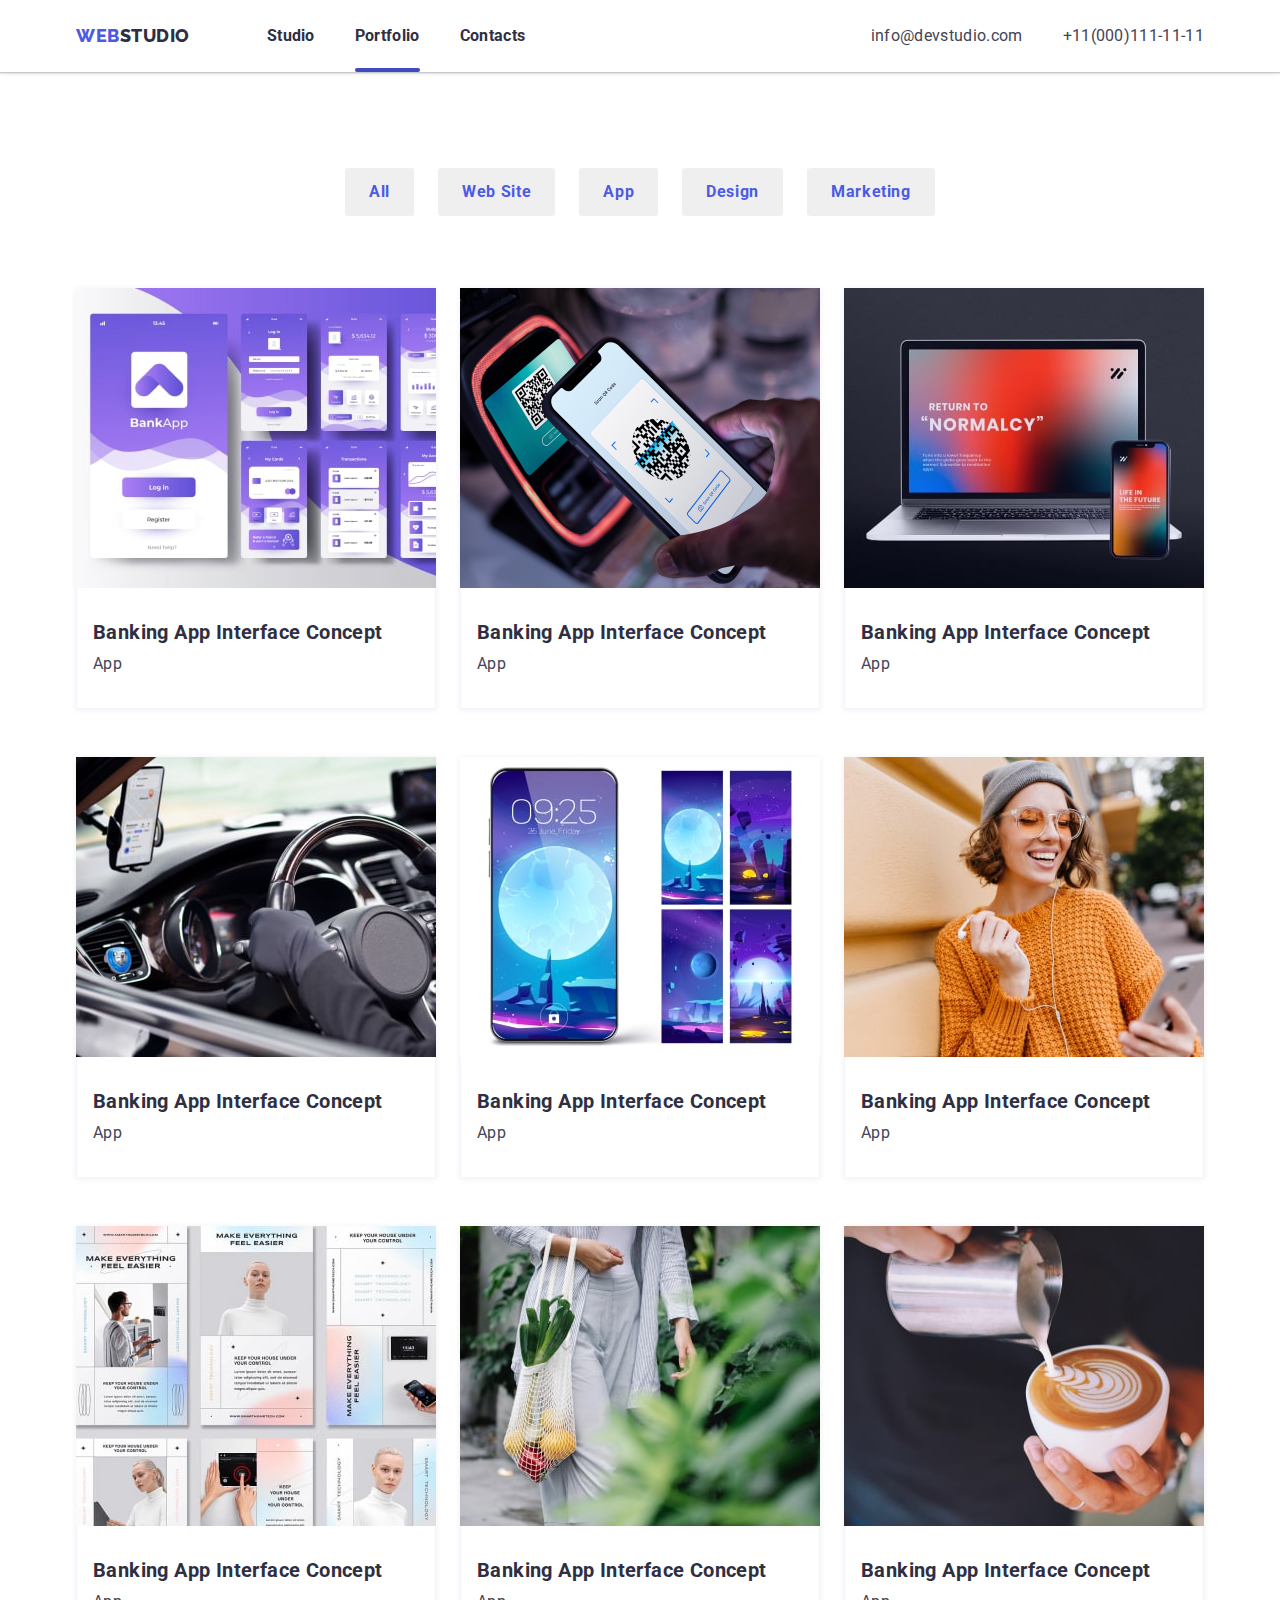
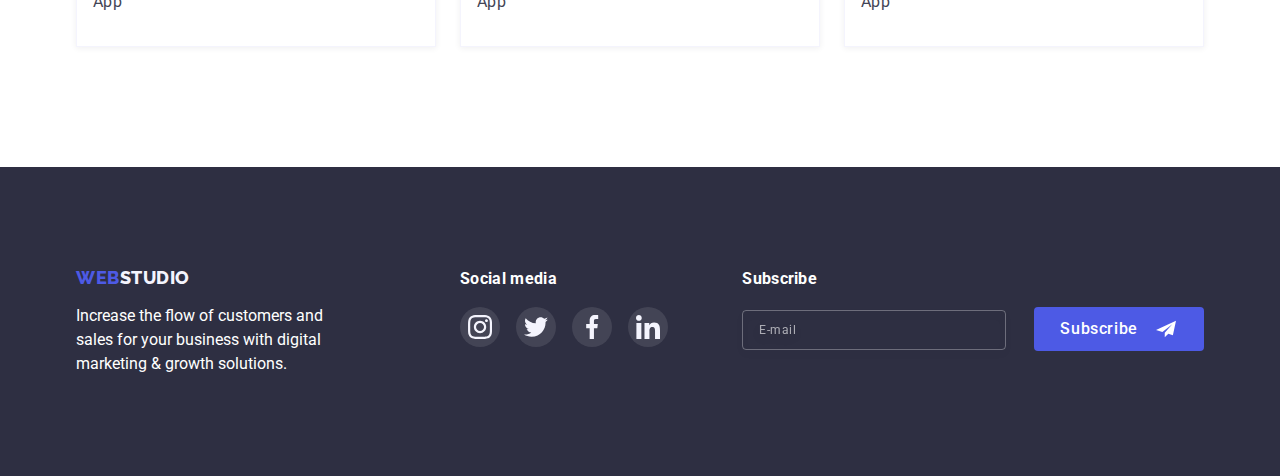
==== portfolio.html @ 1e8fdff7 "good  job" ====
<!DOCTYPE html>
<html lang="en">

<head>
	<meta charset="UTF-8">
	<meta http-equiv="X-UA-Compatible" content="IE=edge">
	<meta name="viewport" content="width=device-width, initial-scale=1.0">
	<title>Portfolio</title>
	<link rel="preconnect" href="https://fonts.googleapis.com">
	<link rel="preconnect" href="https://fonts.gstatic.com" crossorigin>
	<link
		href="https://fonts.googleapis.com/css2?family=Raleway:wght@700;800&family=Roboto:wght@400;500;700;900&display=swap"
		rel="stylesheet">
	<link rel="stylesheet"
		href="https://cdnjs.cloudflare.com/ajax/libs/modern-normalize/1.1.0/modern-normalize.min.css" />

	<link rel="stylesheet" href="./css/styles.css">
</head>

<body>
	<header class="header">
		<div class="container main-nav">
			<div class="container-link">
				<a class="link" href="./index.html"><span class="logo-header1">WEB</span><span
						class="logo-header2">STUDIO</span></a>
			</div>
			<nav class="navigation">
				<ul class="header-list list">
					<li class="header-item">
						<a class="nav-link" href="./index.html">Studio</a>
					</li>
					<li class="header-item">
						<a class="nav-link link-underline" href="./portfolio.html">Portfolio</a>
					</li>
					<li class="header-item">
						<a class="nav-link" href="#">Contacts</a>
					</li>
				</ul>
			</nav>
			<ul class="authefication-list list">
				<li class="authefication-item">
					<a class="authefication" href="mailto:info@devstudio.com">info@devstudio.com</a>
				</li>
				<li class="authefication-item">
					<a class="authefication" href="tel:+11(000)1111111">+11(000)111-11-11</a>
				</li>
			</ul>
		</div>
	</header>
	<main>
		<section class="potfolio">
			<div class="container">
				<h1 class="potfolio-title visually-hidden">Portfolio</h1>
				<ul class="potfolio-list list">
					<li class="butons-item">
						<button type="button" class="button-all">All</button>
					</li>
					<li class="butons-item">
						<button type="button" class="button-website">Web Site</button>
					</li>
					<li class="butons-item">
						<button type="button" class="button-app">App</button>
					</li>
					<li class="butons-item">
						<button type="button" class="button-design">Design</button>
					</li>
					<li class="butons-item">
						<button type="button" class="button-marketing">Marketing</button>
					</li>
				</ul>

				<ul class="portfolio-img list">

					<li class="portfolio-item-img">
						<a class="portfolio-link" href="#">
							<div class="overlay">
								<img src="./images/portfolio1.jpg" alt="bankingapp" width="360" height="300">
								<div class="box-slyde">
									<p class="content-slyde">14 Stylish and User-Friendly App Design Concepts · Task
										Manager
										App · Calorie Tracker App · Exotic Fruit Ecommerce App · Cloud Storage App
									</p>
								</div>
							</div>
							<div class="content-portfolio-cards">
								<h2 class="title-portfolio-list">Banking App Interface Concept</h2>
								<p class="filter-name">App</p>
							</div>
						</a>
					</li>
					<li class="portfolio-item-img">
						<a class="portfolio-link" href="#">
							<div class="overlay">
								<img src="./images/photo22.jpg" alt="bankingapp" width="360" height="300">
								<div class="box-slyde">
									<p class="content-slyde">14 Stylish and User-Friendly App Design Concepts · Task
										Manager
										App · Calorie Tracker App · Exotic Fruit Ecommerce App · Cloud Storage App
									</p>
								</div>
							</div>
							<div class="content-portfolio-cards">
								<h2 class="title-portfolio-list">Banking App Interface Concept</h2>
								<p class="filter-name">App</p>
							</div>
						</a>
					</li>
					<li class="portfolio-item-img">
						<a class="portfolio-link" href="#">
							<div class="overlay">
								<img src="./images/portfolio3.jpg" alt="bankingapp" width="360" height="300">
								<div class="box-slyde">
									<p class="content-slyde">14 Stylish and User-Friendly App Design Concepts · Task
										Manager
										App · Calorie Tracker App · Exotic Fruit Ecommerce App · Cloud Storage App
									</p>
								</div>
							</div>
							<div class="content-portfolio-cards">
								<h2 class="title-portfolio-list">Banking App Interface Concept</h2>
								<p class="filter-name">App</p>
							</div>
						</a>
					</li>
					<li class="portfolio-item-img">
						<a class="portfolio-link" href="#">
							<div class="overlay">
								<img src="./images/portfolio4.jpg" alt="bankingapp" width="360" height="300">
								<div class="box-slyde">
									<p class="content-slyde">14 Stylish and User-Friendly App Design Concepts · Task
										Manager
										App · Calorie Tracker App · Exotic Fruit Ecommerce App · Cloud Storage App
									</p>
								</div>
							</div>
							<div class="content-portfolio-cards">
								<h2 class="title-portfolio-list">Banking App Interface Concept</h2>
								<p class="filter-name">App</p>
							</div>
						</a>
					</li>
					<li class="portfolio-item-img">
						<a class="portfolio-link" href="#">
							<div class="overlay">
								<img src="./images/portfolio5.jpg" alt="ilustration" width="360" height="300">
								<div class="box-slyde">
									<p class="content-slyde">14 Stylish and User-Friendly App Design Concepts · Task
										Manager
										App · Calorie Tracker App · Exotic Fruit Ecommerce App · Cloud Storage App
									</p>
								</div>
							</div>
							<div class="content-portfolio-cards">
								<h2 class="title-portfolio-list">Banking App Interface Concept</h2>
								<p class="filter-name">App</p>
							</div>
						</a>
					</li>
					<li class="portfolio-item-img">
						<a class="portfolio-link" href="#">
							<div class="overlay">
								<img src="./images/portfolio6.jpg" alt="online-curses" width="360" height="300">
								<div class="box-slyde">
									<p class="content-slyde">14 Stylish and User-Friendly App Design Concepts · Task
										Manager
										App · Calorie Tracker App · Exotic Fruit Ecommerce App · Cloud Storage App
									</p>
								</div>
							</div>
							<div class="content-portfolio-cards">
								<h2 class="title-portfolio-list">Banking App Interface Concept</h2>
								<p class="filter-name">App</p>
							</div>
						</a>
					</li>
					<li class="portfolio-item-img">
						<a class="portfolio-link" href="#">
							<div class="overlay">
								<img src="./images/portfolio7.jpg" alt="stories" width="360" height="300">
								<div class="box-slyde">
									<p class="content-slyde">14 Stylish and User-Friendly App Design Concepts · Task
										Manager
										App · Calorie Tracker App · Exotic Fruit Ecommerce App · Cloud Storage App
									</p>
								</div>
							</div>
							<div class="content-portfolio-cards">
								<h2 class="title-portfolio-list">Banking App Interface Concept</h2>
								<p class="filter-name">App</p>
							</div>
						</a>
					</li>
					<li class="portfolio-item-img">
						<a class="portfolio-link" href="#">
							<div class="overlay">
								<img src="./images/portfolio8.jpg" alt="concept-app" width="360" height="300">
								<div class="box-slyde">
									<p class="content-slyde">14 Stylish and User-Friendly App Design Concepts · Task
										Manager
										App · Calorie Tracker App · Exotic Fruit Ecommerce App · Cloud Storage App
									</p>
								</div>
							</div>
							<div class="content-portfolio-cards">
								<h2 class="title-portfolio-list">Banking App Interface Concept</h2>
								<p class="filter-name">App</p>
							</div>
						</a>
					</li>
					<li class="portfolio-item-img">
						<a class="portfolio-link" href="#">
							<div class="overlay">
								<img src="./images/portfolio9.jpg" alt="coffee" width="360" height="300">
								<div class="box-slyde">
									<p class="content-slyde">14 Stylish and User-Friendly App Design Concepts · Task
										Manager
										App · Calorie Tracker App · Exotic Fruit Ecommerce App · Cloud Storage App
									</p>
								</div>
							</div>
							<div class="content-portfolio-cards">
								<h2 class="title-portfolio-list">Banking App Interface Concept</h2>
								<p class="filter-name">App</p>
							</div>
						</a>
					</li>
				</ul>
			</div>
		</section>
	</main>
	<footer class="footer">
		<div class="footer-container container">
			<div class="footer-contant">
				<a class="link" href="./index.html"><span class="web-footer">WEB</span><span
						class="studio-footer">STUDIO</span></a>
				<p class="footer-paragraph">Increase the flow of customers and sales for your business with
					digital marketing & growth solutions.
				</p>
			</div>
			<div class="social-media">
				<p class="footer-header"> Social media</p>
				<div class="footer-container-icons">
					<ul class="social-list list">
						<li class="social-item">
							<a href="#" class="link-icons">
								<svg class="icon-svg-footer">
									<use href="./images/symbol-defs2 (2).svg#icon-instagram-2"></use>
								</svg>
							</a>
						</li>
						<li class="social-item list">
							<a href="#" class="link-icons">
								<svg class="icon-svg-footer">
									<use href="./images/symbol-defs2 (2).svg#icon-twitter-1"></use>
								</svg>
							</a>
						</li>
						<li class="social-item list">
							<a href="#" class="link-icons">
								<svg class="icon-svg-footer">
									<use href="./images/symbol-defs2 (2).svg#icon-facebook-1"></use>
								</svg>
							</a>
						</li>
						<li class="social-item list">
							<a href="#" class="link-icons">
								<svg class="icon-svg-footer">
									<use href="./images/symbol-defs2 (2).svg#icon-linkedin-1"></use>
								</svg>
							</a>
						</li>
					</ul>
				</div>
			</div>
			<div class="box-subscribe">
				<p class="footer-header">Subscribe</p>
				<form class="form-footer">
					<input class="input-email" type="email" name="subscribe" placeholder="E-mail" />
					<div class="position-button-subscribe">
						<button class="button-subscribe" type="submit">Subscribe
							<svg class="subscribe-icon">
								<use href="./images/symbol-defs2 (2).svg#icon-subscribe-svg"></use>
							</svg>
						</button>
					</div>
				</form>
			</div>
		</div>

	</footer>
</body>

</html>
---- css/styles.css ----
:root {
    --buton-color: #4D5AE5;
    --primary-text-color: #2E2F42;
    --secondary-text-color: #434455;
    --buttons-color-hover: #FFFFFF;
    --buttons-background-color-hover: #4D5AE5;
    --complementary-color: #E5E5E5;
    --complementary-color2: #F4F4FD;
    --primary-font: "Roboto";
    --secondary-background: "Raleway";


}


body {
    font-family: var(--primary-font);
    background-color: var(--buttons-color-hover);
    color: var(--primary-text-color);
}

/* .container {
    width: 1158px;
    padding: 0 15px;
    margin-left: auto;
    margin-right: auto;
} */

/* .section {
    padding-bottom: 120px;
} */

.centered {
    text-align: center;
}

img {
    display: block;
    max-width: 100%;
}

.list {
    padding: 0;
    margin: 0;
    text-decoration: none;
    list-style: none;
}

.link {
    text-decoration: none;
    list-style: none;
}

h1,
h2,
h3,
h4,
h5,
h6,
p {
    margin-top: 0;
    margin-bottom: 0;
}

.visually-hidden {
    position: absolute;
    width: 1px;
    height: 1px;
    margin: -1px;
    border: 0;
    padding: 0;
    white-space: nowrap;
    clip-path: inset(100%);
    clip: rect(0 0 0 0);
    overflow: hidden;
}






















































/* -------------------ADAPTIVE--------------------------------- */

.container {
    padding: 0px 15px;

}

/* -------------------------Screen Mobile----------------------------- */

@media screen and (max-width: 767px) {
    .container {
        /* width: 428px; */
        margin-right: auto;
        margin-left: auto;
    }

    /* HEADER */
    .header {
        box-shadow: 0px 2px 1px rgba(46, 47, 66, 0.08), 0px 1px 1px rgba(46, 47, 66, 0.16), 0px 1px 6px rgba(46, 47, 66, 0.08);
        transition: box-shadow 250ms cubic-bezier(0.4, 0, 0.2, 1);
    }

    .logo-header1 {
        color: var(--buton-color);
        font-size: 18px;
        line-height: 1.3;
        letter-spacing: 0.03em;
        font-family: var(--secondary-background);
        font-weight: 800;
    }

    .logo-header2 {
        color: var(--primary-text-color);
        font-size: 18px;
        line-height: 1.3;
        letter-spacing: 0.03em;
        font-family: var(--secondary-background);
        font-weight: 800;
    }

    .container-link {
        display: block;
        padding-top: 24px;
        padding-bottom: 24px;
    }

    .main-nav {
        display: flex;
        align-items: center;
    }

    .header-list {
        display: none;

    }

    .authefication-list {
        display: none;
    }

    /* hero */

    .hero {
        background-color: var(--primary-text-color);
        text-align: center;
        padding-top: 112px;
        padding-bottom: 112px;
    }

    .hero-title {
        color: var(--buttons-color-hover);
        font-family: var(--primary-font);
        font-weight: 700;
        font-size: 36px;
        line-height: calc(40 / 36);
        letter-spacing: 0.02em;
        margin-bottom: 72px;
    }

    .hero-title {
        animation: top-to-bottom 1000ms 500ms both;
    }

    @keyframes top-to-bottom {
        0% {
            opacity: 0;
            transform: translateY(-150px);
        }

        50% {
            opacity: 0.6;
        }

        100% {
            opacity: 1;
            transform: translateY(0);
        }
    }

    .button-hero:focus {
        background-color: #404BBF;
        color: var(--buttons-color-hover);
        box-shadow: 0px 4px 4px rgba(0, 0, 0, 0.15);
    }

    .button-hero:active {
        background-color: #404BBF;
        color: var(--buttons-color-hover);
    }

    .button-hero {
        background-color: var(--buton-color);
        color: var(--buttons-color-hover);
        font-size: 16px;
        letter-spacing: 0.04em;
        font-family: var(--primary-font);
        font-weight: 500;
        line-height: calc(24 / 16);
        border-radius: 4%;
        cursor: pointer;
        display: block;
        min-width: 170px;
        margin: 0 auto;
        padding: 16px 32px;
        border: 1px solid transparent;
        border-radius: 4px;

        transition: box-shadow 250ms cubic-bezier(0.4, 0, 0.2, 1),
            background-color 250ms cubic-bezier(0.4, 0, 0.2, 1);
    }

    .button-hero {
        animation: bottom-to-top 1000ms 500ms both;
    }

    @keyframes bottom-to-top {
        0% {
            opacity: 0;
            transform: translateY(150px);
        }

        50% {
            opacity: 0.6;
        }

        100% {
            opacity: 1;
            transform: translateY(0);
        }
    }

    .button-hero:focus {
        background-color: #404BBF;
        color: var(--buttons-color-hover);
        box-shadow: 0px 4px 4px rgba(0, 0, 0, 0.15);
    }

    .button-hero:active {
        background-color: #404BBF;
        color: var(--buttons-color-hover);
    }

    .background-hero {
        max-width: 1440px;
        margin-left: auto;
        margin-right: auto;
        background-size: cover;
        background-position: center;
        background-repeat: no-repeat;
        background-image: linear-gradient(to right, rgba(47, 48, 58, 0.8), rgba(47, 48, 58, 0.8)), url("../images/people-office\ 1.jpg");
        border: 1px solid #000000;
        box-sizing: border-box;
        box-shadow: 0px 4px 4px rgba(0, 0, 0, 0.25);
    }

    /* section features */
    .features {
        padding-top: 96px;
        padding-bottom: 192px;
    }

    .features-header {
        color: var(--primary-text-color);
        font-size: 36px;
        line-height: calc(40 / 36);
        letter-spacing: 0.02em;
        font-family: var(--primary-font);
        font-weight: 700;
        margin-bottom: 8px;
        display: flex;
        justify-content: center;
        align-items: center;

    }

    .features-paragraph {
        color: var(--secondary-text-color);
        font-size: 16px;
        font-weight: 500;
        line-height: calc(24 / 16);
        letter-spacing: 0.02em;
        font-family: var(--primary-font);
        display: flex;
        justify-content: center;
        align-items: center;

    }

    .features-icon {
        display: none;
    }



    .features-item {
        margin-bottom: 72px;
    }

    .features-item:last-child {
        margin-bottom: 0;
    }

    /* section What are we doing */
    .section-what {
        display: none;
    }

    /* section team */

    .what-team-title {
        font-family: var(--primary-font);
        font-weight: 700;
        font-size: 36px;
        line-height: calc(40 / 36);
        letter-spacing: 0.02em;
        color: var(--primary-text-color);
        padding-bottom: 72px;
    }

    .team {
        background-color: var(--complementary-color2);

    }





    .team-header {
        color: var(--primary-text-color);
        font-size: 20px;
        line-height: calc(24 / 20);
        letter-spacing: 0.02em;
        font-family: var(--primary-font);
        font-weight: 500;
        text-align: center;
        margin-bottom: 8px;
    }

    .team-paragraph {
        color: var(--secondary-text-color);
        font-size: 16px;
        line-height: calc(24 / 16);
        letter-spacing: 0.02em;
        font-family: var(--primary-font);
        text-align: center;
        margin-bottom: 8px;
    }

    .efects-team-item {
        padding-right: 24px;

    }

    .team-item {
        margin-bottom: 32px;
    }

    .team-item:last-child {
        margin-bottom: 0px;
    }

    .efects-team-item:last-child {
        padding-right: 0;
    }

    .team-item img {
        margin-left: auto;
        margin-right: auto;
    }

    .team-item {
        box-shadow: 0px 1px 6px rgba(46, 47, 66, 0.08), 0px 1px 1px rgba(46, 47, 66, 0.16), 0px 2px 1px rgba(46, 47, 66, 0.08);
        background-color: var(--buttons-color-hover);
        justify-content: center;
        align-items: center;
        transition: box-shadow 250ms cubic-bezier(0.4, 0, 0.2, 1);
    }

    .icon-team {
        width: 40px;
        height: 40px;
        cursor: pointer;
        display: flex;
        justify-content: center;
        align-items: center;

    }

    .team-icons {
        display: flex;
        padding: 12px 16px 36px 16px;
        justify-content: center;
        align-items: center;
    }

    .team-icon-item {
        transition: fill 250ms cubic-bezier(0.4, 0, 0.2, 1);
    }


    .team-icon-item:focus {
        fill: #404BBF;
    }

    .team-icon-item {
        width: 100%;
        height: 100%;
        fill: #4D5AE5;
    }

    .content-team {
        padding-top: 32px;
    }

    /* -----CUSTOMERS------ */

    .customers-header {
        font-family: var(--primary-font);
        font-weight: 700;
        font-size: 36px;
        line-height: calc(40 / 36);
        text-align: center;
        letter-spacing: 0.03em;
        color: var(--primary-text-color);
        margin-bottom: 72px;
    }

    .customers-section {
        background-color: var(--buttons-color-hover);
        padding-bottom: 96px;
        padding-top: 224px;
    }

    .customers-list {
        display: flex;
        justify-content: center;
        flex-wrap: wrap;
    }

    .customers-item {
        margin-right: 16px;
        width: 168px;
        height: 88px;
        margin-bottom: 72px;
    }


    .customers-item:nth-child(2n) {
        margin-right: 0px;
    }

    .customers-item:nth-last-child(-n+2) {
        margin-bottom: 0px;
    }

    .svg-customers {
        width: 104px;
        height: 56px;
        display: flex;
        align-items: center;
        justify-content: center;

    }

    .customers-link {
        width: 100%;
        height: 100%;
        border: 1px solid #8E8F99;
        justify-content: center;
        align-items: center;
        display: flex;
        border-radius: 4px;
        fill: #AFB1B8;

        transition: fill 250ms cubic-bezier(0.4, 0, 0.2, 1);
    }

    .customers-link:focus,
    .customers-link:hover {
        fill: var(--buton-color);
        border: 1px solid var(--buton-color);
    }


    /* footer */


    .footer {
        padding: 96px 0px;
        background-color: var(--primary-text-color);
    }

    .footer-container {
        display: flex;
        flex-direction: column;
    }

    .footer-logo {
        font-family: var(--secondary-background);
        color: var(--buttons-color-hover);
        font-size: 18px;
        font-weight: 800;
    }

    .footer-paragraph {
        display: flex;
        width: 268px;
        margin-top: 16px;
        margin-bottom: 72px;
        color: var(--buttons-color-hover);
        line-height: 1.5;
        justify-content: center;
        align-items: center;
        margin-left: auto;
        margin-right: auto;
    }

    .footer-header {
        font-size: 16px;
        margin-bottom: 16px;
        color: var(--buttons-color-hover);
        font-weight: 700;
        line-height: 1.5;
        letter-spacing: 0.02em;
        display: flex;
        justify-content: center;
        align-items: center;
    }

    .footer-container-icons {
        display: flex;
        align-items: center;
        justify-content: center;
    }



    .link-icons {
        width: 100%;
        height: 100%;
        border-radius: 50%;
        background-color: rgba(255, 255, 255, 0.1);
        display: flex;
        justify-content: center;
        align-items: center;
        margin-right: 16px;

        transition: background-color 250ms cubic-bezier(0.4, 0, 0.2, 1);
    }

    .social-item {
        margin-right: 16px;
        width: 40px;
        height: 40px;
    }

    .social-item:last-child {
        margin-right: 0;
    }

    .link-icons:last-child {
        margin-right: 0;
    }

    .link-icons:hover,
    .link-icons:focus {
        background-color: #31D0AA;
    }


    .icon-svg-footer {
        height: 24px;
        width: 24px;
        display: flex;
        align-items: center;
        justify-content: center;
    }

    .social-media {
        margin-bottom: 72px;
    }

    .social-list {
        display: flex;
    }

    .content-form-footer {
        color: #FFFFFF;
        margin-bottom: 16px;
    }

    .input-email:focus {
        border: 1px solid #9747FF;
        outline: transparent;
    }

    .footer-contant a {
        display: flex;
        justify-content: center;
        align-items: center;
    }

    .input-email {
        font-family: var(--primary-font);
        background-color: inherit;
        padding-left: 16px;
        height: 40px;
        width: 100%;
        margin-bottom: 16px;
        color: rgba(255, 255, 255, 0.6);
        line-height: calc(24 / 12);
        font-size: 12px;
        letter-spacing: 0.04em;
        border: 1px solid rgba(255, 255, 255, 0.3);
        filter: drop-shadow(0px 4px 4px rgba(0, 0, 0, 0.15));
        border-radius: 4px;
        outline: none;
        transition: filter 250ms cubic-bezier(0.4, 0, 0.2, 1),
            border 250ms cubic-bezier(0.4, 0, 0.2, 1);
    }

    .input-email::placeholder {
        font-family: var(--primary-font);
        line-height: calc(24 / 12);
        font-size: 12px;
        letter-spacing: 0.04em;
        color: rgba(255, 255, 255, 0.6);
    }

    .subscribe-icon {
        width: 24px;
        height: 20px;
        margin-left: 16px;
        display: flex;
        justify-content: center;
        align-items: center;
    }

    .button-subscribe:hover {
        background-color: #404BBF;
        box-shadow: 0px 4px 4px rgba(0, 0, 0, 0.15);
        border-radius: 4px;
    }

    .button-subscribe {
        display: inline-flex;
        justify-content: center;
        align-items: center;
        background-color: var(--buton-color);
        color: #ffffff;
        padding-top: 8px;
        padding-left: 24px;
        padding-right: 24px;
        padding-bottom: 8px;
        border-radius: 4px;
        border-color: transparent;
        font-size: 16px;
        font-family: var(--primary-font);
        font-weight: 500;
        letter-spacing: 0.04em;
        line-height: calc(24 / 16);
        cursor: pointer;
        transition: background-color 250ms cubic-bezier(0.4, 0, 0.2, 1),
            box-shadow 250ms cubic-bezier(0.4, 0, 0.2, 1),
            border-radius 250ms cubic-bezier(0.4, 0, 0.2, 1);
    }

    .position-button-subscribe {
        display: flex;
        justify-content: center;
        align-items: center;
    }

    /* footer-logo */
    .footer {
        padding-top: 100px;
        padding-bottom: 100px;
    }

    .web-footer {
        color: var(--buton-color);
        font-size: 18px;
        line-height: 1.17;
        letter-spacing: 0.03em;
        font-family: var(--secondary-background);
        font-weight: 800;
    }


    .studio-footer {
        color: var(--complementary-color2);
        font-size: 18px;
        line-height: 1.17;
        letter-spacing: 0.03em;
        font-family: var(--secondary-background);
        font-weight: 800;
    }

    /* buttons portfolio.html */

    .button-all:hover,
    .button-all:focus,
    .button-website:hover,
    .button-website:focus,
    .button-app:hover,
    .button-app:focus,
    .button-design:hover,
    .button-design:focus,
    .button-marketing:hover,
    .button-marketing:focus {
        color: var(--buttons-color-hover);
        background-color: var(--buttons-background-color-hover);
        cursor: pointer;
        border: none;
        box-shadow: 0px 3px 1px rgba(0, 0, 0, 0.1), 0px 2px 1px rgba(0, 0, 0, 0.08), 0px 2px 2px rgba(0, 0, 0, 0.12);

    }

    .button-all {
        color: var(--buton-color);
        border: none;
        font-size: 16px;
        font-family: var(--primary-font);
        font-weight: 700;
        line-height: 1.5;
        letter-spacing: 0.04em;
        padding: 12px 24px;
        border-radius: 4%;

        transition: background-color 250ms cubic-bezier(0.4, 0, 0.2, 1),
            box-shadow 250ms cubic-bezier(0.4, 0, 0.2, 1),
            color 250ms cubic-bezier(0.4, 0, 0.2, 1);
    }

    .button-website {
        color: var(--buton-color);
        border: none;
        font-size: 16px;
        font-family: var(--primary-font);
        font-weight: 700;
        line-height: 1.5;
        letter-spacing: 0.04em;
        padding: 12px 24px;
        border-radius: 4%;

        transition: background-color 250ms cubic-bezier(0.4, 0, 0.2, 1),
            box-shadow 250ms cubic-bezier(0.4, 0, 0.2, 1),
            color 250ms cubic-bezier(0.4, 0, 0.2, 1);
    }

    .button-app {
        color: var(--buton-color);
        border: none;
        font-size: 16px;
        font-family: var(--primary-font);
        font-weight: 700;
        line-height: 1.5;
        letter-spacing: 0.04em;
        padding: 12px 24px;
        border-radius: 4%;

        transition: background-color 250ms cubic-bezier(0.4, 0, 0.2, 1),
            box-shadow 250ms cubic-bezier(0.4, 0, 0.2, 1),
            color 250ms cubic-bezier(0.4, 0, 0.2, 1);
    }


    .button-design {
        color: var(--buton-color);
        border: none;
        font-size: 16px;
        font-family: var(--primary-font);
        font-weight: 700;
        line-height: 1.5;
        letter-spacing: 0.04em;
        padding: 12px 24px;
        border-radius: 4%;

        transition: box-shadow 250ms cubic-bezier(0.4, 0, 0.2, 1),
            background-color 250ms cubic-bezier(0.4, 0, 0.2, 1),
            color 250ms cubic-bezier(0.4, 0, 0.2, 1);
    }


    .button-marketing {
        color: var(--buton-color);
        border: none;
        font-size: 16px;
        font-family: var(--primary-font);
        font-weight: 700;
        line-height: 1.5;
        letter-spacing: 0.04em;
        padding: 12px 24px;
        border-radius: 4%;

        transition: background-color 250ms cubic-bezier(0.4, 0, 0.2, 1),
            box-shadow 250ms cubic-bezier(0.4, 0, 0.2, 1),
            color 250ms cubic-bezier(0.4, 0, 0.2, 1);
    }




    /* section portfolio list */
    .potfolio {
        padding-top: 48px;
        padding-bottom: 48px;
    }

    .title-portfolio-list {
        color: var(--primary-text-color);
        letter-spacing: 0.02em;
        font-family: var(--primary-font);
        font-weight: 500;
        line-height: calc(24 / 20);
        font-size: 20px;
        margin-bottom: 8px;
    }

    .portfolio-link {
        text-decoration: none;

    }

    .filter-name {
        color: var(--secondary-text-color);
        font-family: var(--primary-font);
        font-size: 16px;
        line-height: 1.5;
        letter-spacing: 0.02em;
        text-decoration: none;
    }

    .potfolio-list {
        display: flex;
        justify-content: flex-start;
        flex-wrap: wrap;
        align-items: center;
        margin-bottom: 48px;
    }

    .butons-item {
        margin-right: 24px;
    }

    /* .butons-item:last-child {
                    margin-right: 0;
                } */

    .portfolio-img {
        display: flex;
        flex-wrap: wrap;
        justify-content: center;
        align-items: center;
    }

    .content-portfolio-cards {
        padding-top: 32px;
        padding-left: 16px;
        padding-bottom: 32px;
        border: 0.5px solid #F4F4FD;
        border-top: none;
    }

    .portfolio-item-img:last-child {
        margin-bottom: 0;
    }

    .portfolio-item-img {
        margin-bottom: 48px;
        transition: transform 250ms cubic-bezier(0.4, 0, 0.2, 1);
    }

    .overlay {
        position: relative;
        overflow: hidden;
    }

    .box-slyde {
        position: absolute;
        top: 0;
        left: 0;
        background-color: var(--buton-color);
        height: 100%;
        width: 100%;
        transform: translateY(100%);
        transition: transform 250ms cubic-bezier(0.4, 0, 0.2, 1);

    }

    .portfolio-item-img:hover .box-slyde {
        transform: translateY(0);
    }

    .portfolio-link:focus .box-slyde {
        transform: translateY(0);
    }






    .content-slyde {
        color: #F4F4FD;
        line-height: 1.5;
        font-size: 16px;
        letter-spacing: 0.02em;
        font-family: var(--primary-font);
        padding-top: 40px;
        padding-left: 32px;
        padding-right: 32px;
    }

    .portfolio-link {
        box-shadow: 0px 1px 6px rgba(46, 47, 66, 0.08);
        display: block;

        transition: box-shadow 250ms cubic-bezier(0.4, 0, 0.2, 1);
    }

    .portfolio-link:hover,
    .portfolio-link:focus {
        box-shadow: 0px 1px 6px rgba(46, 47, 66, 0.08), 0px 1px 1px rgba(46, 47, 66, 0.16), 0px 2px 1px rgba(46, 47, 66, 0.08);
    }



    .portfolio-item-img:nth-last-child(-n+3) {
        margin-bottom: 0;
    }

    .portfolio-item-img:nth-child(3n) {
        margin-right: 0px;
    }

    /* -------------------backdrop-------------------- */
    .backdrop {
        position: fixed;
        width: 100%;
        height: 100%;
        background-color: rgba(46, 47, 66, 0.4);
        top: 0;
        left: 0;
        opacity: 1;
        transition: opacity 250ms cubic-bezier(0.4, 0, 0.2, 1);
        backdrop-filter: blur(3px);
    }

    .backdrop.is-hidden {
        opacity: 0;
        pointer-events: none;
    }

    .backdrop.is-hidden .modal {
        transform: translate(-50%, -50%) scale(1.7);
    }

    .modal {
        position: absolute;
        border-radius: 4px;
        background-color: #FCFCFC;
        box-shadow: 0px 1px 1px rgba(0, 0, 0, 0.14), 0px 1px 3px rgba(0, 0, 0, 0.12), 0px 2px 1px rgba(0, 0, 0, 0.2);
        top: 50%;
        left: 50%;

        transform: translate(-50%, -50%) scale(1);
        opacity: 1;
        transition: transform 250ms cubic-bezier(0.4, 0, 0.2, 1),
            opacity 250ms cubic-bezier(0.4, 0, 0.2, 1);
    }

    .close-svg {
        width: 8px;
        height: 8px;


    }

    .button-close:hover,
    .button-close:focus {
        background-color: #404BBF;
        fill: #FFFFFF;
        border: 1px solid #404BBF;

    }

    .button-close {
        position: absolute;
        border: 1px solid rgba(0, 0, 0, 0.1);
        border-radius: 50%;
        width: 24px;
        height: 24px;
        top: 24px;
        right: 24px;
        display: flex;
        justify-content: center;
        align-items: center;
        cursor: pointer;
        background-color: #E7E9FC;
        transition: border 250ms cubic-bezier(0.4, 0, 0.2, 1),
            background-color 250ms cubic-bezier(0.4, 0, 0.2, 1),
            fill 250ms cubic-bezier(0.4, 0, 0.2, 1);
    }

    /* ----------------FORM BACKDROP----------------- */
    .modal-form {
        padding: 72px 24px 24px 24px;
    }

    .uni-form input:focus {
        border: 1px solid var(--buton-color);
        outline: none;
    }

    .uni-form-name input:focus {
        border: 1px solid var(--buton-color);
        outline: none;
    }

    .uni-form-name input:focus~.modal-svg {
        fill: var(--buton-color);
    }


    .uni-form input:focus~.modal-svg-email,
    .uni-form input:focus~.modal-svg-tel {
        fill: var(--buton-color);
    }

    .uni-form {
        display: flex;
        flex-direction: column;
        position: relative;
    }

    .uni-form-name {
        display: flex;
        flex-direction: column;

    }

    .uni-form-name label {
        font-family: var(--primary-font);
        font-size: 12px;
        line-height: calc(16 / 12);
        letter-spacing: 0.04em;
        color: #8E8F99;
        margin-top: 0;
        margin-bottom: 4px;
    }

    .uni-form label {
        font-family: var(--primary-font);
        font-size: 12px;
        line-height: calc(16 / 12);
        letter-spacing: 0.04em;
        color: #8E8F99;
        margin-top: 8px;
        margin-bottom: 4px;
    }

    .uni-form-name input,
    .uni-form input {
        width: 360px;
        height: 40px;
        border: 1px solid rgba(33, 33, 33, 0.2);
        border-radius: 4px;
        padding-left: 38px;
        transition: border 250ms cubic-bezier(0.4, 0, 0.2, 1);
    }

    .modal-svg-email {
        position: absolute;
        top: 50%;
        transform: translateY(-50%);
        left: 17.5px;
        width: 18px;
        height: 24px;
        transition: fill 250ms cubic-bezier(0.4, 0, 0.2, 1);
    }

    .modal-svg-tel {
        position: absolute;
        top: 50%;
        left: 19px;
        width: 18px;
        height: 24px;
        transform: translateY(-50%);
        transition: fill 250ms cubic-bezier(0.4, 0, 0.2, 1);
    }

    .modal-svg {
        position: absolute;
        top: 50%;
        transform: translateY(-50%);
        left: 19px;
        width: 13px;
        height: 13px;
        transition: fill 250ms cubic-bezier(0.4, 0, 0.2, 1);
    }

    .textarea {
        border: 1px solid rgba(33, 33, 33, 0.2);
        border-radius: 4px;
        width: 360px;
        font-size: 12px;
        font-family: inherit;
        line-height: calc(16 / 12);
        letter-spacing: 0.04em;
        height: 120px;
        padding-left: 16px;
        padding-top: 8px;
        resize: none;
        transition: border 250ms cubic-bezier(0.4, 0, 0.2, 1);
    }

    .uni-form textarea::placeholder {
        font-family: var(--primary-font);
        font-size: 12px;
        line-height: calc(16 / 12);
        letter-spacing: 0.04em;
        color: rgba(117, 117, 117, 0.5);
    }

    .textarea:focus {
        border: 1px solid var(--buton-color);
        outline: none;
    }

    .position-name {
        position: relative;
    }

    .title-modal {
        font-family: var(--primary-font);
        font-weight: 500;
        font-size: 16px;
        line-height: calc(24 / 16);
        letter-spacing: 0.02em;
        color: var(--primary-text-color);
        margin-right: auto;
        margin-left: auto;
        margin-bottom: 14px;
    }

    .checkbox {
        -webkit-appearance: none;
        -moz-appearance: none;
        appearance: none;
        position: absolute;
        top: 0;
        left: 0;



    }

    .icon-checkbox {
        display: inline-block;
        width: 16px;
        height: 16px;
        border: 1.25px solid black;
        border-radius: 2px;
        margin-top: 16px;

    }

    .checkbox:checked+.icon-checkbox {
        background-color: #404BBF;
        background-image: url("../images/checkbox.svg");
        background-position: center;
        background-repeat: no-repeat;
        background-origin: border-box;
        border-color: #404BBF;


    }

    .label {
        display: flex;
    }

    .content-checkbox {
        font-family: var(--primary-font);
        color: #757575;
        margin-top: 16px;
        font-size: 12px;
        line-height: calc(16 / 12);
        letter-spacing: 0.04em;
        margin-left: 8px;
    }

    .link-chechbox {
        font-family: var(--primary-font);
        font-size: 12px;
        line-height: calc(16 / 12);
        letter-spacing: 0.04em;
    }

    .link-chechbox:hover,
    .link-chechbox:focus {
        color: var(--buton-color);
    }

    .button-modal-send {
        padding: 16px 32px 16px 32px;
        background-color: var(--buton-color);
        color: #FFFFFF;
        font-family: var(--primary-font);
        font-weight: 500;
        font-size: 16px;
        line-height: calc(24 / 16);
        letter-spacing: 0.04em;
        border: none;
        margin-top: 24px;
        min-width: 169px;
        cursor: pointer;
        box-shadow: 0px 4px 4px rgba(0, 0, 0, 0.15);
        border-radius: 4px;
        transition: box-shadow 250ms cubic-bezier(0.4, 0, 0.2, 1),
            background-color cubic-bezier(0.4, 0, 0.2, 1),
            border-radius 250ms cubic-bezier(0.4, 0, 0.2, 1);
    }

    .box-button-send {
        display: flex;
        justify-content: center;
        align-items: center;

    }

    .button-modal-send:hover {
        background-color: #404BBF;
        box-shadow: 0px 4px 4px rgba(0, 0, 0, 0.15);
        border-radius: 4px;
    }
}

/* -------------------------Screen Tablet----------------------------- */

@media screen and (min-width: 768px) and (max-width: 1200px) {
    .container {
        width: 768px;
        margin-right: auto;
        margin-left: auto;
    }


    /* HEADER */

    .header {
        box-shadow: 0px 2px 1px rgba(46, 47, 66, 0.08), 0px 1px 1px rgba(46, 47, 66, 0.16), 0px 1px 6px rgba(46, 47, 66, 0.08);
        transition: box-shadow 250ms cubic-bezier(0.4, 0, 0.2, 1);
    }

    .logo-header1 {
        color: var(--buton-color);
        font-size: 18px;
        line-height: 1.3;
        letter-spacing: 0.03em;
        font-family: var(--secondary-background);
        font-weight: 800;
    }

    .logo-header2 {
        color: var(--primary-text-color);
        font-size: 18px;
        line-height: 1.3;
        letter-spacing: 0.03em;
        font-family: var(--secondary-background);
        font-weight: 800;
    }

    .container-link {
        display: block;
        padding-top: 24px;
        padding-bottom: 24px;
    }

    .main-nav {
        display: flex;
        align-items: center;
    }



    .header-list {
        display: flex;
        margin-left: 123px;
        align-items: center;
        justify-content: center;
    }

    .header-item {
        position: relative;
        margin-right: 40px;
    }

    .nav-link {
        display: block;
        padding-top: 24px;
        padding-bottom: 24px;
    }

    .header-item:last-child {
        margin-right: 0;
    }

    .link-underline::after {
        position: absolute;
        content: "";
        width: 100%;
        height: 4px;
        background-color: #404BBF;
        bottom: 0;
        left: 0;
        border-radius: 2px;
    }

    .nav-link {
        color: var(--primary-text-color);
        font-family: var(--primary-font);
        font-size: 16px;
        line-height: 1.5;
        letter-spacing: 0.02em;
        font-weight: 700;
        text-decoration: none;
        list-style: none;


        transition: color 250ms cubic-bezier(0.4, 0, 0.2, 1);
    }

    .nav-link:hover,
    .nav-link:focus {
        color: var(--secondary-text-color);
    }

    .nav-link:active {
        color: #9747FF;
    }

    .authefication-list {
        padding-top: 24px;
        margin-left: auto;
    }

    .authefication-item:last-child {
        margin-bottom: 0;
    }

    .authefication-item {
        text-decoration: none;
        list-style: none;
    }

    .authefication {
        color: var(--secondary-text-color);
        font-family: var(--primary-font);
        font-size: 16;
        line-height: 1.5;
        letter-spacing: 0.02em;
        text-decoration: none;
    }

    /* hero */

    .hero {
        background-color: var(--primary-text-color);
        text-align: center;
        padding-top: 112px;
        padding-bottom: 108px;
    }

    .hero-title {
        color: var(--buttons-color-hover);
        font-family: var(--primary-font);
        font-weight: 700;
        font-size: 56px;
        line-height: calc(60 / 56);
        letter-spacing: 0.02em;
        margin-bottom: 40px;
    }

    .hero-title {
        animation: top-to-bottom 1000ms 500ms both;
    }

    @keyframes top-to-bottom {
        0% {
            opacity: 0;
            transform: translateY(-200px);
        }

        50% {
            opacity: 0.6;
        }

        100% {
            opacity: 1;
            transform: translateY(0);
        }
    }

    .button-hero:focus {
        background-color: #404BBF;
        color: var(--buttons-color-hover);
        box-shadow: 0px 4px 4px rgba(0, 0, 0, 0.15);
    }

    .button-hero:active {
        background-color: #404BBF;
        color: var(--buttons-color-hover);
    }

    .button-hero {
        background-color: var(--buton-color);
        color: var(--buttons-color-hover);
        font-size: 16px;
        letter-spacing: 0.04em;
        font-family: var(--primary-font);
        font-weight: 500;
        line-height: calc(24 / 16);
        border-radius: 4%;
        cursor: pointer;
        display: block;
        min-width: 170px;
        margin: 0 auto;
        padding: 16px 32px;
        border: 1px solid transparent;
        border-radius: 4px;

        transition: box-shadow 250ms cubic-bezier(0.4, 0, 0.2, 1),
            background-color 250ms cubic-bezier(0.4, 0, 0.2, 1);
    }

    .button-hero {
        animation: bottom-to-top 1000ms 500ms both;
    }

    @keyframes bottom-to-top {
        0% {
            opacity: 0;
            transform: translateY(200px);
        }

        50% {
            opacity: 0.6;
        }

        100% {
            opacity: 1;
            transform: translateY(0);
        }
    }

    .button-hero:focus {
        background-color: #404BBF;
        color: var(--buttons-color-hover);
        box-shadow: 0px 4px 4px rgba(0, 0, 0, 0.15);
    }

    .button-hero:active {
        background-color: #404BBF;
        color: var(--buttons-color-hover);
    }

    .background-hero {
        max-width: 1440px;
        margin-left: auto;
        margin-right: auto;
        background-size: cover;
        background-position: center;
        background-repeat: no-repeat;
        background-image: linear-gradient(to right, rgba(47, 48, 58, 0.8), rgba(47, 48, 58, 0.8)), url("../images/people-office\ 1.jpg");
        border: 1px solid #000000;
        box-sizing: border-box;
        box-shadow: 0px 4px 4px rgba(0, 0, 0, 0.25);
    }

    /* section features */

    .features {
        padding-bottom: 192px;
        padding-top: 96px;
    }

    .features-list {
        display: flex;
        flex-wrap: wrap;
    }

    .features-item:nth-last-child(-n + 2) {
        margin-bottom: 0;
    }

    .tablet-adaptive {
        width: 356px;
    }

    .features-item {
        margin-bottom: 72px;
        margin-right: 24px;
    }

    .features-item:nth-child(2n) {
        margin-right: 0;
    }

    .features-header {
        color: var(--primary-text-color);
        font-size: 36px;
        line-height: calc(40 / 36);
        letter-spacing: 0.02em;
        font-family: var(--primary-font);
        font-weight: 700;
        margin-bottom: 8px;


    }

    .features-paragraph {
        color: var(--secondary-text-color);
        font-size: 16px;
        font-weight: 500;
        line-height: calc(24 / 16);
        letter-spacing: 0.02em;
        font-family: var(--primary-font);
    }

    .features-icon-list {
        display: none;
    }

    .features-icon-list:last-child {
        margin-right: 0px;
    }

    /* section What are we doing */
    .section-what {
        display: none;
    }

    /* section team */

    .team {
        background-color: var(--complementary-color2);

    }

    .what-team-title {
        font-family: var(--primary-font);
        color: inherit;
        font-weight: 700;
        font-size: 36px;
        line-height: calc(40 / 36);
        letter-spacing: 0.02em;
        margin-bottom: 72px;
    }

    .content-team {
        padding-top: 32px;

    }

    .team-header {
        color: var(--primary-text-color);
        font-size: 20px;
        line-height: 1.2;
        letter-spacing: 0.02em;
        font-family: var(--primary-font);
        font-weight: 700;
        text-align: center;
        margin-bottom: 8px;

    }

    .team-paragraph {
        color: var(--secondary-text-color);
        font-size: 16px;
        line-height: 1.5;
        letter-spacing: 0.02em;
        font-family: var(--primary-font);
        text-align: center;

    }

    .team-item:nth-last-child(-n+2) {
        margin-bottom: 0px;
    }

    .team-list {
        display: flex;
        flex-wrap: wrap;
        justify-content: center;
        align-items: center;

    }

    .team-item {
        width: 264px;
        margin-right: 24px;
        box-shadow: 0px 1px 6px rgba(46, 47, 66, 0.08), 0px 1px 1px rgba(46, 47, 66, 0.16), 0px 2px 1px rgba(46, 47, 66, 0.08);
        background-color: var(--buttons-color-hover);
        margin-bottom: 64px;

        transition: box-shadow 250ms cubic-bezier(0.4, 0, 0.2, 1);
    }

    .team-item:nth-child(2n) {
        margin-right: 0;
    }

    .icon-team:hover {
        animation: rotate 500ms linear;
    }

    @keyframes rotate {
        0% {
            transform: rotate(0deg);
        }

        100% {
            transform: rotate(360deg);
        }
    }

    .icon-team {
        width: 40px;
        height: 40px;
        cursor: pointer;
        display: flex;
        justify-content: center;
        align-items: center;

    }

    .team-icons {
        display: flex;
        justify-content: space-between;
        padding: 12px 16px 36px 16px;
    }

    .team-icon-item {
        transition: fill 250ms cubic-bezier(0.4, 0, 0.2, 1);
    }

    .team-icon-item:hover,
    .team-icon-item:focus {
        fill: #404BBF;
    }

    .team-icon-item {
        width: 100%;
        height: 100%;
        fill: #4D5AE5;
    }

    /* -----CUSTOMERS------ */

    .customers-header {
        font-family: var(--primary-font);
        font-weight: 700;
        font-size: 36px;
        text-align: center;
        letter-spacing: 0.03em;
        color: var(--primary-text-color);
        margin-bottom: 72px;
    }


    .customers-section {
        background-color: var(--buttons-color-hover);
        margin-left: 108px;
        margin-right: 108px;
        padding-bottom: 96px;
        padding-top: 200px;
    }


    .customers-list {
        display: flex;
        justify-content: center;
        flex-wrap: wrap;
    }

    .customers-item {
        margin-right: 24px;
        margin-bottom: 72px;
        width: 168px;
        height: 88px;
    }

    .customers-item:nth-child(3n) {
        margin-right: 0px;
    }

    .customers-item:nth-last-child(-n+3) {
        margin-bottom: 0px;
    }

    .svg-customers {
        width: 104px;
        height: 56px;
        display: flex;
        align-items: center;
        justify-content: center;

    }

    .customers-link {
        width: 100%;
        height: 100%;
        border: 1px solid #8E8F99;
        justify-content: center;
        align-items: center;
        display: flex;
        border-radius: 4px;
        fill: #AFB1B8;

        transition: fill 250ms cubic-bezier(0.4, 0, 0.2, 1);
    }

    .customers-link:focus {
        fill: var(--buton-color);
        border: 1px solid var(--buton-color);
    }

    /* ----------------------FOOTER---------------------------- */

    .footer {
        padding: 96px 0px;
        background-color: var(--primary-text-color);

    }

    .footer-container {
        width: 584px;
        margin-left: auto;
        margin-right: auto;
        display: flex;
        flex-wrap: wrap;

    }

    .footer-contant {
        margin-right: 24px;
    }

    .footer-logo {
        font-family: var(--secondary-background);
        color: var(--buttons-color-hover);
        font-size: 18px;
        font-weight: 800;
    }

    .footer-paragraph {
        width: 264px;
        margin-top: 16px;
        color: var(--buttons-color-hover);
        line-height: 1.5;

    }

    .footer-header {
        font-size: 16px;
        margin-bottom: 16px;
        color: var(--buttons-color-hover);
        font-weight: 700;
        line-height: 1.5;
        letter-spacing: 0.02em;

    }





    .link-icons {
        width: 100%;
        height: 100%;
        border-radius: 50%;
        background-color: rgba(255, 255, 255, 0.1);
        display: flex;
        justify-content: center;
        align-items: center;
        margin-right: 16px;

        transition: background-color 250ms cubic-bezier(0.4, 0, 0.2, 1);
    }

    .social-item {
        margin-right: 16px;
        width: 40px;
        height: 40px;
    }

    .social-item:last-child {
        margin-right: 0;
    }

    .link-icons:last-child {
        margin-right: 0;
    }

    .link-icons:hover,
    .link-icons:focus {
        background-color: #31D0AA;
    }


    .icon-svg-footer {
        height: 24px;
        width: 24px;
    }

    .social-list {
        display: flex;
    }

    .content-form-footer {
        color: #FFFFFF;
        margin-bottom: 16px;
    }



    .input-email:focus {
        border: 1px solid #9747FF;
        outline: transparent;
    }

    .input-email {
        font-family: var(--primary-font);
        background-color: inherit;
        padding-left: 16px;
        height: 40px;
        width: 264px;
        color: rgba(255, 255, 255, 0.6);
        line-height: calc(24/12);
        font-size: 12px;
        letter-spacing: 0.04em;
        border: 1px solid rgba(255, 255, 255, 0.3);
        filter: drop-shadow(0px 4px 4px rgba(0, 0, 0, 0.15));
        border-radius: 4px;
        outline: none;
        transition: filter 250ms cubic-bezier(0.4, 0, 0.2, 1),
            border 250ms cubic-bezier(0.4, 0, 0.2, 1);
    }

    .input-email::placeholder {
        font-family: var(--primary-font);
        line-height: calc(24/12);
        font-size: 12px;
        letter-spacing: 0.04em;
        color: rgba(255, 255, 255, 0.6);
    }

    .form-footer {
        display: flex;
    }

    .box-subscribe {
        margin-top: 72px;
    }

    .position-button-subscribe {
        margin-left: 24px;
    }

    .subscribe-icon {
        width: 24px;
        height: 20px;
        margin-left: 16px;
        display: flex;
        justify-content: center;
        align-items: center;
    }

    .button-subscribe:hover {
        background-color: #404BBF;
        box-shadow: 0px 4px 4px rgba(0, 0, 0, 0.15);
        border-radius: 4px;
    }

    .button-subscribe {
        display: inline-flex;
        background-color: var(--buton-color);
        color: #ffffff;
        padding-top: 8px;
        padding-left: 24px;
        padding-right: 24px;
        padding-bottom: 8px;
        border-radius: 4px;
        border-color: transparent;
        font-size: 16px;
        justify-content: center;
        align-items: center;
        font-family: var(--primary-font);
        font-weight: 500;
        letter-spacing: 0.04em;
        line-height: calc(24 / 16);
        cursor: pointer;
        transition: background-color 250ms cubic-bezier(0.4, 0, 0.2, 1),
            box-shadow 250ms cubic-bezier(0.4, 0, 0.2, 1),
            border-radius 250ms cubic-bezier(0.4, 0, 0.2, 1);

    }

    /* footer-logo */
    .footer {
        padding-top: 96px;
        padding-bottom: 96px;
    }

    .web-footer {
        color: var(--buton-color);
        font-size: 18px;
        line-height: 1.17;
        letter-spacing: 0.03em;
        font-family: var(--secondary-background);
        font-weight: 800;
    }


    .studio-footer {
        color: var(--complementary-color2);
        font-size: 18px;
        line-height: 1.17;
        letter-spacing: 0.03em;
        font-family: var(--secondary-background);
        font-weight: 800;
    }

    /* buttons portfolio.html */

    .button-all:hover,
    .button-all:focus,
    .button-website:hover,
    .button-website:focus,
    .button-app:hover,
    .button-app:focus,
    .button-design:hover,
    .button-design:focus,
    .button-marketing:hover,
    .button-marketing:focus {
        color: var(--buttons-color-hover);
        background-color: var(--buttons-background-color-hover);
        cursor: pointer;
        border: none;
        box-shadow: 0px 3px 1px rgba(0, 0, 0, 0.1), 0px 2px 1px rgba(0, 0, 0, 0.08), 0px 2px 2px rgba(0, 0, 0, 0.12);

    }

    .button-all {
        color: var(--buton-color);
        border: none;
        font-size: 16px;
        font-family: var(--primary-font);
        font-weight: 700;
        line-height: 1.5;
        letter-spacing: 0.04em;
        padding: 12px 24px;
        border-radius: 4%;

        transition: background-color 250ms cubic-bezier(0.4, 0, 0.2, 1),
            box-shadow 250ms cubic-bezier(0.4, 0, 0.2, 1),
            color 250ms cubic-bezier(0.4, 0, 0.2, 1);
    }

    .button-website {
        color: var(--buton-color);
        border: none;
        font-size: 16px;
        font-family: var(--primary-font);
        font-weight: 700;
        line-height: 1.5;
        letter-spacing: 0.04em;
        padding: 12px 24px;
        border-radius: 4%;

        transition: background-color 250ms cubic-bezier(0.4, 0, 0.2, 1),
            box-shadow 250ms cubic-bezier(0.4, 0, 0.2, 1),
            color 250ms cubic-bezier(0.4, 0, 0.2, 1);
    }

    .button-app {
        color: var(--buton-color);
        border: none;
        font-size: 16px;
        font-family: var(--primary-font);
        font-weight: 700;
        line-height: 1.5;
        letter-spacing: 0.04em;
        padding: 12px 24px;
        border-radius: 4%;

        transition: background-color 250ms cubic-bezier(0.4, 0, 0.2, 1),
            box-shadow 250ms cubic-bezier(0.4, 0, 0.2, 1),
            color 250ms cubic-bezier(0.4, 0, 0.2, 1);
    }


    .button-design {
        color: var(--buton-color);
        border: none;
        font-size: 16px;
        font-family: var(--primary-font);
        font-weight: 700;
        line-height: 1.5;
        letter-spacing: 0.04em;
        padding: 12px 24px;
        border-radius: 4%;

        transition: box-shadow 250ms cubic-bezier(0.4, 0, 0.2, 1),
            background-color 250ms cubic-bezier(0.4, 0, 0.2, 1),
            color 250ms cubic-bezier(0.4, 0, 0.2, 1);
    }


    .button-marketing {
        color: var(--buton-color);
        border: none;
        font-size: 16px;
        font-family: var(--primary-font);
        font-weight: 700;
        line-height: 1.5;
        letter-spacing: 0.04em;
        padding: 12px 24px;
        border-radius: 4%;

        transition: background-color 250ms cubic-bezier(0.4, 0, 0.2, 1),
            box-shadow 250ms cubic-bezier(0.4, 0, 0.2, 1),
            color 250ms cubic-bezier(0.4, 0, 0.2, 1);
    }




    /* section portfolio list */
    .potfolio {
        padding-top: 64px;
        padding-bottom: 96px;
    }

    .title-portfolio-list {
        color: var(--primary-text-color);
        letter-spacing: 0.02em;
        font-family: var(--primary-font);
        font-weight: 700;
        line-height: 1.2;
        font-size: 20px;
        margin-bottom: 8px;
    }

    .portfolio-link {
        text-decoration: none;

    }

    .filter-name {
        color: var(--secondary-text-color);
        font-family: var(--primary-font);
        font-size: 16px;
        line-height: 1.5;
        letter-spacing: 0.02em;
        text-decoration: none;
    }

    .potfolio-list {
        display: flex;
        justify-content: center;
        margin-bottom: 64px;
    }

    .butons-item {
        margin-right: 24px;
    }

    .butons-item:last-child {
        margin-right: 0;
    }

    .portfolio-img {
        display: flex;
        flex-wrap: wrap;
        
    }

    .content-portfolio-cards {
        padding-top: 32px;
        padding-left: 16px;
        padding-bottom: 32px;
        border: 0.5px solid #F4F4FD;
        border-top: none;
    }

    .portfolio-item-img:nth-child(2n) {
        margin-right: 0px;
    }

    .portfolio-item-img:last-child {
        margin-right: 0px;
    }
        .portfolio-item-img:nth-last-child(-n+2) {
            margin-bottom: 0px;
        }

    .portfolio-item-img {
        width: 356px;
        margin-bottom: 72px;
        margin-right: 24px;
        transition: transform 250ms cubic-bezier(0.4, 0, 0.2, 1);
    }



    .overlay {
        position: relative;
        overflow: hidden;
    }

    .box-slyde {
        position: absolute;
        top: 0;
        left: 0;
        background-color: var(--buton-color);
        height: 100%;
        width: 100%;
        transform: translateY(100%);
        transition: transform 250ms cubic-bezier(0.4, 0, 0.2, 1);

    }

    .portfolio-item-img:hover .box-slyde {
        transform: translateY(0);
    }

    .portfolio-link:focus .box-slyde {
        transform: translateY(0);
    }






    .content-slyde {
        color: #F4F4FD;
        line-height: 1.5;
        font-size: 16px;
        letter-spacing: 0.02em;
        font-family: var(--primary-font);
        padding-top: 40px;
        padding-left: 32px;
        padding-right: 32px;
    }

    .portfolio-link {
        box-shadow: 0px 1px 6px rgba(46, 47, 66, 0.08);
        display: block;

        transition: box-shadow 250ms cubic-bezier(0.4, 0, 0.2, 1);
    }

    .portfolio-link:hover,
    .portfolio-link:focus {
        box-shadow: 0px 1px 6px rgba(46, 47, 66, 0.08), 0px 1px 1px rgba(46, 47, 66, 0.16), 0px 2px 1px rgba(46, 47, 66, 0.08);
    }


    /* -------------------backdrop-------------------- */
    .backdrop {
        position: fixed;
        width: 100%;
        height: 100%;
        background-color: rgba(46, 47, 66, 0.4);
        top: 0;
        left: 0;
        opacity: 1;
        transition: opacity 250ms cubic-bezier(0.4, 0, 0.2, 1);
        backdrop-filter: blur(3px);
    }

    .backdrop.is-hidden {
        opacity: 0;
        pointer-events: none;
    }

    .backdrop.is-hidden .modal {
        transform: translate(-50%, -50%) scale(1.7);
    }

    .modal {
        position: absolute;
        border-radius: 4px;
        background-color: #FCFCFC;
        box-shadow: 0px 1px 1px rgba(0, 0, 0, 0.14), 0px 1px 3px rgba(0, 0, 0, 0.12), 0px 2px 1px rgba(0, 0, 0, 0.2);
        top: 50%;
        left: 50%;

        transform: translate(-50%, -50%) scale(1);
        opacity: 1;
        transition: transform 250ms cubic-bezier(0.4, 0, 0.2, 1),
            opacity 250ms cubic-bezier(0.4, 0, 0.2, 1);
    }

    .close-svg {
        width: 8px;
        height: 8px;
        /* width: 100%;
            height: 100%; */

    }

    .button-close:hover,
    .button-close:focus {
        background-color: #404BBF;
        fill: #FFFFFF;
        border: 1px solid #404BBF;

    }

    .button-close {
        position: absolute;
        border: 1px solid rgba(0, 0, 0, 0.1);
        border-radius: 50%;
        width: 24px;
        height: 24px;
        top: 24px;
        right: 24px;
        display: flex;
        justify-content: center;
        align-items: center;
        cursor: pointer;
        background-color: #E7E9FC;
        transition: border 250ms cubic-bezier(0.4, 0, 0.2, 1),
            background-color 250ms cubic-bezier(0.4, 0, 0.2, 1),
            fill 250ms cubic-bezier(0.4, 0, 0.2, 1);
    }

    /* ----------------FORM BACKDROP----------------- */
    .modal-form {
        padding: 72px 24px 24px 24px;
    }

    .uni-form input:focus {
        border: 1px solid var(--buton-color);
        outline: none;
    }

    .uni-form-name input:focus {
        border: 1px solid var(--buton-color);
        outline: none;
    }

    .uni-form-name input:focus~.modal-svg {
        fill: var(--buton-color);
    }


    .uni-form input:focus~.modal-svg-email,
    .uni-form input:focus~.modal-svg-tel {
        fill: var(--buton-color);
    }

    .uni-form {
        display: flex;
        flex-direction: column;
        position: relative;
    }

    .uni-form-name {
        display: flex;
        flex-direction: column;

    }

    .uni-form-name label {
        font-family: var(--primary-font);
        font-size: 12px;
        line-height: calc(16 / 12);
        letter-spacing: 0.04em;
        color: #8E8F99;
        margin-top: 0;
        margin-bottom: 4px;
    }

    .uni-form label {
        font-family: var(--primary-font);
        font-size: 12px;
        line-height: calc(16 / 12);
        letter-spacing: 0.04em;
        color: #8E8F99;
        margin-top: 8px;
        margin-bottom: 4px;
    }

    .uni-form-name input,
    .uni-form input {
        width: 360px;
        height: 40px;
        border: 1px solid rgba(33, 33, 33, 0.2);
        border-radius: 4px;
        padding-left: 38px;
        transition: border 250ms cubic-bezier(0.4, 0, 0.2, 1);
    }

    .modal-svg-email {
        position: absolute;
        top: 50%;
        transform: translateY(-50%);
        left: 17.5px;
        width: 18px;
        height: 24px;
        transition: fill 250ms cubic-bezier(0.4, 0, 0.2, 1);
    }

    .modal-svg-tel {
        position: absolute;
        top: 50%;
        left: 19px;
        width: 18px;
        height: 24px;
        transform: translateY(-50%);
        transition: fill 250ms cubic-bezier(0.4, 0, 0.2, 1);
    }

    .modal-svg {
        position: absolute;
        top: 50%;
        transform: translateY(-50%);
        left: 19px;
        width: 13px;
        height: 13px;
        transition: fill 250ms cubic-bezier(0.4, 0, 0.2, 1);
    }

    .textarea {
        border: 1px solid rgba(33, 33, 33, 0.2);
        border-radius: 4px;
        width: 360px;
        font-size: 12px;
        font-family: inherit;
        line-height: calc(16 / 12);
        letter-spacing: 0.04em;
        height: 120px;
        padding-left: 16px;
        padding-top: 8px;
        resize: none;
        transition: border 250ms cubic-bezier(0.4, 0, 0.2, 1);
    }

    .uni-form textarea::placeholder {
        font-family: var(--primary-font);
        font-size: 12px;
        line-height: calc(16 / 12);
        letter-spacing: 0.04em;
        color: rgba(117, 117, 117, 0.5);
    }

    .textarea:focus {
        border: 1px solid var(--buton-color);
        outline: none;
    }

    .position-name {
        position: relative;
    }

    .title-modal {
        font-family: var(--primary-font);
        font-weight: 500;
        font-size: 16px;
        line-height: calc(24 / 16);
        letter-spacing: 0.02em;
        color: var(--primary-text-color);
        margin-right: auto;
        margin-left: auto;
        margin-bottom: 14px;
    }

    .checkbox {
        -webkit-appearance: none;
        -moz-appearance: none;
        appearance: none;
        position: absolute;
        top: 0;
        left: 0;



    }

    .icon-checkbox {
        display: inline-block;
        width: 16px;
        height: 16px;
        border: 1.25px solid black;
        border-radius: 2px;
        margin-top: 16px;

    }

    .checkbox:checked+.icon-checkbox {
        background-color: #404BBF;
        background-image: url("../images/checkbox.svg");
        background-position: center;
        background-repeat: no-repeat;
        background-origin: border-box;
        border-color: #404BBF;


    }

    .label {
        display: flex;
    }

    .content-checkbox {
        font-family: var(--primary-font);
        color: #757575;
        margin-top: 16px;
        font-size: 12px;
        line-height: calc(16 / 12);
        letter-spacing: 0.04em;
        margin-left: 8px;
    }

    .link-chechbox {
        font-family: var(--primary-font);
        font-size: 12px;
        line-height: calc(16 / 12);
        letter-spacing: 0.04em;
    }

    .link-chechbox:hover,
    .link-chechbox:focus {
        color: var(--buton-color);
    }

    .button-modal-send {
        padding: 16px 32px 16px 32px;
        background-color: var(--buton-color);
        color: #FFFFFF;
        font-family: var(--primary-font);
        font-weight: 500;
        font-size: 16px;
        line-height: calc(24 / 16);
        letter-spacing: 0.04em;
        border: none;
        margin-top: 24px;
        min-width: 169px;
        cursor: pointer;
        box-shadow: 0px 4px 4px rgba(0, 0, 0, 0.15);
        border-radius: 4px;
        transition: box-shadow 250ms cubic-bezier(0.4, 0, 0.2, 1),
            background-color cubic-bezier(0.4, 0, 0.2, 1),
            border-radius 250ms cubic-bezier(0.4, 0, 0.2, 1);
    }

    .box-button-send {
        display: flex;
        justify-content: center;
        align-items: center;

    }

    .button-modal-send:hover {
        background-color: #404BBF;
        box-shadow: 0px 4px 4px rgba(0, 0, 0, 0.15);
        border-radius: 4px;
    }
}





/* -------------------------SCREEN DESCTOP----------------------------- */


@media screen and (min-width: 1200px) {
    .container {
        width: 1158px;
        margin-left: auto;
        margin-right: auto;
    }

    /* HEADER */

    .header {
        box-shadow: 0px 2px 1px rgba(46, 47, 66, 0.08), 0px 1px 1px rgba(46, 47, 66, 0.16), 0px 1px 6px rgba(46, 47, 66, 0.08);
        transition: box-shadow 250ms cubic-bezier(0.4, 0, 0.2, 1);
    }

    .logo-header1 {
        color: var(--buton-color);
        font-size: 18px;
        line-height: 1.3;
        letter-spacing: 0.03em;
        font-family: var(--secondary-background);
        font-weight: 800;
    }

    .logo-header2 {
        color: var(--primary-text-color);
        font-size: 18px;
        line-height: 1.3;
        letter-spacing: 0.03em;
        font-family: var(--secondary-background);
        font-weight: 800;
    }

    .container-link {
        display: block;
        padding-top: 24px;
        padding-bottom: 24px;
    }

    .main-nav {
        display: flex;
        align-items: center;
    }

    /* navigation */
    .header-list {
        display: flex;
        margin-left: 77px;
    }

    .header-item {
        position: relative;
        margin-right: 40px;

    }

    .header-item:last-child {
        margin-right: 0;
    }



    .header-list .nav-link {
        display: block;
        padding-top: 24px;
        padding-bottom: 24px;
    }

    .link-underline::after {
        position: absolute;
        content: "";
        width: 100%;
        height: 4px;
        background-color: #404BBF;
        bottom: 0;
        left: 0;
        border-radius: 2px;
    }

    .nav-link {
        color: var(--primary-text-color);
        font-family: var(--primary-font);
        font-size: 16px;
        line-height: 1.5;
        letter-spacing: 0.02em;
        font-weight: 700;
        text-decoration: none;
        list-style: none;

        transition: color 250ms cubic-bezier(0.4, 0, 0.2, 1);
    }

    .nav-link:hover,
    .nav-link:focus {
        color: var(--secondary-text-color);
    }

    .nav-link:active {
        color: #9747FF;
    }

    /* authefication */

    .authefication {
        color: var(--secondary-text-color);
        font-family: var(--primary-font);
        font-size: 16;
        line-height: 1.5;
        letter-spacing: 0.02em;
        text-decoration: none;

        transition: color 250ms cubic-bezier(0.4, 0, 0.2, 1);
    }

    .authefication:hover,
    .authefication:focus {
        color: var(--buttons-background-color-hover);
    }

    .authefication-list {
        display: flex;
        margin-left: auto;
        justify-content: center;
        align-items: center;
        padding-top: 0;
    }

    .authefication-list .authefication-item+.authefication-item {
        margin-left: 40px;
    }

    /* hero */

    .hero {
        background-color: var(--primary-text-color);
        text-align: center;
        padding-top: 192px;
        padding-bottom: 192px;
    }

    .hero-title {
        color: var(--buttons-color-hover);
        font-family: var(--primary-font);
        font-weight: 700;
        font-size: 56px;
        line-height: 1.1;
        letter-spacing: 0.03em;
        margin-bottom: 48px;
    }

    .hero-title {
        animation: top-to-bottom 1000ms 500ms both;
    }

    @keyframes top-to-bottom {
        0% {
            opacity: 0;
            transform: translateY(-200px);
        }

        50% {
            opacity: 0.6;
        }

        100% {
            opacity: 1;
            transform: translateY(0);
        }
    }


    .button-hero {
        background-color: var(--buton-color);
        color: var(--buttons-color-hover);
        font-size: 16px;
        letter-spacing: 0.03em;
        font-family: inherit;
        font-weight: 700;
        line-height: 1.18;
        border-radius: 4%;
        cursor: pointer;
        display: block;
        min-width: 170px;
        margin: 0 auto;
        padding: 16px 32px;
        border: 1px solid transparent;
        border-radius: 4px;

        transition: box-shadow 250ms cubic-bezier(0.4, 0, 0.2, 1),
            background-color 250ms cubic-bezier(0.4, 0, 0.2, 1);
    }

    .button-hero {
        animation: bottom-to-top 1000ms 500ms both;
    }

    @keyframes bottom-to-top {
        0% {
            opacity: 0;
            transform: translateY(200px);
        }

        50% {
            opacity: 0.6;
        }

        100% {
            opacity: 1;
            transform: translateY(0);
        }
    }


    .button-hero:hover,
    .button-hero:focus {
        background-color: #404BBF;
        color: var(--buttons-color-hover);
        box-shadow: 0px 4px 4px rgba(0, 0, 0, 0.15);
    }

    .button-hero:active {
        background-color: #404BBF;
        color: var(--buttons-color-hover);
    }

    .background-hero {
        max-width: 1440px;
        margin-left: auto;
        margin-right: auto;
        background-size: cover;
        background-position: center;
        background-repeat: no-repeat;
        background-image: linear-gradient(to right, rgba(47, 48, 58, 0.8), rgba(47, 48, 58, 0.8)), url("../images/people-office\ 1.jpg");
        border: 1px solid #000000;
        box-sizing: border-box;
        box-shadow: 0px 4px 4px rgba(0, 0, 0, 0.25);
    }

    /* section features */

    .features {
        padding-bottom: 120px;
        padding-top: 120px;
    }

    .features-list {
        display: flex;
        flex-wrap: nowrap;
    }

    .features-item {
        margin-right: 24px;
    }


    .features-item:last-child {
        margin-right: 0;
    }

    .tablet-adaptive {
        width: 264px;
    }

    .features-header {
        color: var(--primary-text-color);
        font-size: 20px;
        line-height: 1.2;
        letter-spacing: 0.02em;
        font-family: var(--primary-font);
        font-weight: 700;
        margin-bottom: 8px;


    }

    .features-paragraph {
        color: var(--secondary-text-color);
        font-size: 16px;
        line-height: 1.5;
        letter-spacing: 0.02em;
        font-family: var(--primary-font);
    }

    .features-icon-list {
        margin-bottom: 8px;
        width: 264px;
        height: 112px;
        justify-content: center;
        display: flex;
        border-radius: 4px;
        margin-right: 24px;
        align-items: center;
        background-color: var(--complementary-color2);
    }

    .features-icon-list:last-child {
        margin-right: 0px;
    }

    .features-icon {
        width: 64px;
        height: 64px;

    }

    /* section What are we doing */


    .what-team-title {
        color: var(--primary-text-color);
        font-size: 36px;
        line-height: 1.11;
        letter-spacing: 0.02em;
        font-family: var(--primary-font);
        font-weight: 700;
        margin-bottom: 72px;
    }

    .section-what {
        display: block;
    }

    .what-list {
        display: flex;
    }

    .what-item {
        margin-right: 24px;
    }

    .what-item:last-child {
        margin-right: 0;
    }

    .section-what {
        background-color: var(--buttons-color-hover);


    }

    /* section team */

    .team {
        background-color: var(--complementary-color2);
        padding-bottom: 120px;
        padding-top: 120px;
    }

    .content-team {
        padding-top: 32px;

    }

    .team-header {
        color: var(--primary-text-color);
        font-size: 20px;
        line-height: 1.2;
        letter-spacing: 0.02em;
        font-family: var(--primary-font);
        font-weight: 700;
        text-align: center;
        margin-bottom: 8px;

    }

    .team-paragraph {
        color: var(--secondary-text-color);
        font-size: 16px;
        line-height: 1.5;
        letter-spacing: 0.02em;
        font-family: var(--primary-font);
        text-align: center;

    }

    .team-list {
        display: flex;
        flex-wrap: nowrap;
    }

    .team-item {
        box-shadow: 0px 1px 6px rgba(46, 47, 66, 0.08), 0px 1px 1px rgba(46, 47, 66, 0.16), 0px 2px 1px rgba(46, 47, 66, 0.08);
        background-color: var(--buttons-color-hover);
        transition: box-shadow 250ms cubic-bezier(0.4, 0, 0.2, 1);
        margin-right: 24px;
    }

    .team-item:last-child {
        margin-right: 0px;
    }



    .icon-team:hover {
        animation: rotate 500ms linear;
    }

    @keyframes rotate {
        0% {
            transform: rotate(0deg);
        }

        100% {
            transform: rotate(360deg);
        }
    }

    .icon-team {
        width: 40px;
        height: 40px;
        cursor: pointer;
        display: flex;
        justify-content: center;
        align-items: center;

    }

    .team-icons {
        display: flex;
        justify-content: space-between;
        padding: 12px 16px 36px 16px;
    }

    .team-icon-item {
        transition: fill 250ms cubic-bezier(0.4, 0, 0.2, 1);
    }

    .team-icon-item:hover,
    .team-icon-item:focus {
        fill: #404BBF;
    }

    .team-icon-item {
        width: 100%;
        height: 100%;
        fill: #4D5AE5;
    }

    /* -----CUSTOMERS------ */

    .customers-header {
        font-family: var(--primary-font);
        font-weight: 700;
        font-size: 36px;
        text-align: center;
        letter-spacing: 0.03em;
        color: var(--primary-text-color);
        margin-bottom: 72px;
    }

    .customers-section {
        background-color: var(--buttons-color-hover);
        padding: 120px 0;
    }

    .customers-list {
        display: flex;
        justify-content: center;
    }

    .customers-item {
        margin-right: 24px;
        width: 168px;
        height: 88px;

    }

    .customers-item:last-child {
        margin-right: 0px;
    }

    .svg-customers {
        width: 104px;
        height: 56px;
        display: flex;
        align-items: center;
        justify-content: center;

    }

    .customers-link {
        width: 100%;
        height: 100%;
        border: 1px solid #8E8F99;
        justify-content: center;
        align-items: center;
        display: flex;
        border-radius: 4px;
        fill: #AFB1B8;

        transition: fill 250ms cubic-bezier(0.4, 0, 0.2, 1);
    }

    .customers-link:focus,
    .customers-link:hover {
        fill: var(--buton-color);
        border: 1px solid var(--buton-color);
    }

    /* footer */
    /* footer */
    .footer {
        padding: 100px 0px;
        background-color: var(--primary-text-color);
    }

    .footer-container {
        display: flex;
    }

    .footer-contant {
        margin-right: 120px;
    }

    .footer-logo {
        font-family: var(--secondary-background);
        color: var(--buttons-color-hover);
        font-size: 18px;
        font-weight: 800;
    }

    .footer-paragraph {
        width: 264px;
        margin-top: 16px;
        color: var(--buttons-color-hover);
        line-height: 1.5;

    }

    .footer-header {
        font-size: 16px;
        margin-bottom: 16px;
        color: var(--buttons-color-hover);
        font-weight: 700;
        line-height: 1.5;
        letter-spacing: 0.02em;

    }

    .footer-container-icons {
        display: flex;
    }



    .link-icons {
        width: 100%;
        height: 100%;
        border-radius: 50%;
        background-color: rgba(255, 255, 255, 0.1);
        display: flex;
        justify-content: center;
        align-items: center;
        margin-right: 16px;

        transition: background-color 250ms cubic-bezier(0.4, 0, 0.2, 1);
    }

    .social-item {
        margin-right: 16px;
        width: 40px;
        height: 40px;
    }

    .social-item:last-child {
        margin-right: 0;
    }

    .link-icons:last-child {
        margin-right: 0;
    }

    .link-icons:hover,
    .link-icons:focus {
        background-color: #31D0AA;
    }


    .icon-svg-footer {
        height: 24px;
        width: 24px;
        display: flex;
        align-items: center;
        justify-content: center;
    }

    .social-list {
        display: flex;
    }

    .content-form-footer {
        color: #FFFFFF;
        margin-bottom: 16px;
    }

    .box-subscribe label {
        width: 264px;
    }

    .input-email:focus {
        border: 1px solid #9747FF;
        outline: transparent;
    }

    .position-button-subscribe {
        display: inline-flex;
        margin-left: 24px;
    }

    .input-email {
        font-family: var(--primary-font);
        background-color: inherit;
        padding-left: 16px;
        height: 40px;
        width: 264px;
        color: rgba(255, 255, 255, 0.6);
        line-height: calc(24/12);
        font-size: 12px;
        letter-spacing: 0.04em;
        border: 1px solid rgba(255, 255, 255, 0.3);
        filter: drop-shadow(0px 4px 4px rgba(0, 0, 0, 0.15));
        border-radius: 4px;
        outline: none;
        transition: filter 250ms cubic-bezier(0.4, 0, 0.2, 1),
            border 250ms cubic-bezier(0.4, 0, 0.2, 1);
    }

    .input-email::placeholder {
        font-family: var(--primary-font);
        line-height: calc(24/12);
        font-size: 12px;
        letter-spacing: 0.04em;
        color: rgba(255, 255, 255, 0.6);
    }

    .box-subscribe {
        margin-left: auto;
    }

    .subscribe-icon {
        width: 24px;
        height: 20px;
        margin-left: 16px;
        display: flex;
        justify-content: center;
        align-items: center;
    }

    .button-subscribe:hover {
        background-color: #404BBF;
        box-shadow: 0px 4px 4px rgba(0, 0, 0, 0.15);
        border-radius: 4px;
    }

    .button-subscribe {
        display: inline-flex;
        background-color: var(--buton-color);
        color: #ffffff;
        padding-top: 8px;
        padding-left: 24px;
        padding-right: 24px;
        padding-bottom: 8px;
        border-radius: 4px;
        border-color: transparent;
        font-size: 16px;
        justify-content: center;
        align-items: center;
        font-family: var(--primary-font);
        font-weight: 500;
        letter-spacing: 0.04em;
        line-height: calc(24 / 16);
        cursor: pointer;
        transition: background-color 250ms cubic-bezier(0.4, 0, 0.2, 1),
            box-shadow 250ms cubic-bezier(0.4, 0, 0.2, 1),
            border-radius 250ms cubic-bezier(0.4, 0, 0.2, 1);

    }

    /* footer-logo */
    .footer {
        padding-top: 100px;
        padding-bottom: 100px;
    }

    .web-footer {
        color: var(--buton-color);
        font-size: 18px;
        line-height: 1.17;
        letter-spacing: 0.03em;
        font-family: var(--secondary-background);
        font-weight: 800;
    }


    .studio-footer {
        color: var(--complementary-color2);
        font-size: 18px;
        line-height: 1.17;
        letter-spacing: 0.03em;
        font-family: var(--secondary-background);
        font-weight: 800;
    }

    /* buttons portfolio.html */

    .button-all:hover,
    .button-all:focus,
    .button-website:hover,
    .button-website:focus,
    .button-app:hover,
    .button-app:focus,
    .button-design:hover,
    .button-design:focus,
    .button-marketing:hover,
    .button-marketing:focus {
        color: var(--buttons-color-hover);
        background-color: var(--buttons-background-color-hover);
        cursor: pointer;
        border: none;
        box-shadow: 0px 3px 1px rgba(0, 0, 0, 0.1), 0px 2px 1px rgba(0, 0, 0, 0.08), 0px 2px 2px rgba(0, 0, 0, 0.12);

    }

    .button-all {
        color: var(--buton-color);
        border: none;
        font-size: 16px;
        font-family: var(--primary-font);
        font-weight: 700;
        line-height: 1.5;
        letter-spacing: 0.04em;
        padding: 12px 24px;
        border-radius: 4%;

        transition: background-color 250ms cubic-bezier(0.4, 0, 0.2, 1),
            box-shadow 250ms cubic-bezier(0.4, 0, 0.2, 1),
            color 250ms cubic-bezier(0.4, 0, 0.2, 1);
    }

    .button-website {
        color: var(--buton-color);
        border: none;
        font-size: 16px;
        font-family: var(--primary-font);
        font-weight: 700;
        line-height: 1.5;
        letter-spacing: 0.04em;
        padding: 12px 24px;
        border-radius: 4%;

        transition: background-color 250ms cubic-bezier(0.4, 0, 0.2, 1),
            box-shadow 250ms cubic-bezier(0.4, 0, 0.2, 1),
            color 250ms cubic-bezier(0.4, 0, 0.2, 1);
    }

    .button-app {
        color: var(--buton-color);
        border: none;
        font-size: 16px;
        font-family: var(--primary-font);
        font-weight: 700;
        line-height: 1.5;
        letter-spacing: 0.04em;
        padding: 12px 24px;
        border-radius: 4%;

        transition: background-color 250ms cubic-bezier(0.4, 0, 0.2, 1),
            box-shadow 250ms cubic-bezier(0.4, 0, 0.2, 1),
            color 250ms cubic-bezier(0.4, 0, 0.2, 1);
    }


    .button-design {
        color: var(--buton-color);
        border: none;
        font-size: 16px;
        font-family: var(--primary-font);
        font-weight: 700;
        line-height: 1.5;
        letter-spacing: 0.04em;
        padding: 12px 24px;
        border-radius: 4%;

        transition: box-shadow 250ms cubic-bezier(0.4, 0, 0.2, 1),
            background-color 250ms cubic-bezier(0.4, 0, 0.2, 1),
            color 250ms cubic-bezier(0.4, 0, 0.2, 1);
    }


    .button-marketing {
        color: var(--buton-color);
        border: none;
        font-size: 16px;
        font-family: var(--primary-font);
        font-weight: 700;
        line-height: 1.5;
        letter-spacing: 0.04em;
        padding: 12px 24px;
        border-radius: 4%;

        transition: background-color 250ms cubic-bezier(0.4, 0, 0.2, 1),
            box-shadow 250ms cubic-bezier(0.4, 0, 0.2, 1),
            color 250ms cubic-bezier(0.4, 0, 0.2, 1);
    }




    /* section portfolio list */
    .potfolio {
        padding-top: 96px;
        padding-bottom: 120px;
    }

    .title-portfolio-list {
        color: var(--primary-text-color);
        letter-spacing: 0.02em;
        font-family: var(--primary-font);
        font-weight: 700;
        line-height: 1.2;
        font-size: 20px;
        margin-bottom: 8px;
    }

    .portfolio-link {
        text-decoration: none;

    }

    .filter-name {
        color: var(--secondary-text-color);
        font-family: var(--primary-font);
        font-size: 16px;
        line-height: 1.5;
        letter-spacing: 0.02em;
        text-decoration: none;
    }

    .potfolio-list {
        display: flex;
        justify-content: center;
        margin-bottom: 72px;
    }

    .butons-item {
        margin-right: 24px;
    }

    .butons-item:last-child {
        margin-right: 0;
    }

    .portfolio-img {
        display: flex;
        flex-wrap: wrap;
    }

    .content-portfolio-cards {
        padding-top: 32px;
        padding-left: 16px;
        padding-bottom: 32px;
        border: 0.5px solid #F4F4FD;
        border-top: none;
    }

    .portfolio-item-img {
        margin-bottom: 48px;
        margin-right: 24px;
        width: 360px;
        transition: transform 250ms cubic-bezier(0.4, 0, 0.2, 1);
    }

    .overlay {
        position: relative;
        overflow: hidden;
    }

    .box-slyde {
        position: absolute;
        top: 0;
        left: 0;
        background-color: var(--buton-color);
        height: 100%;
        width: 100%;
        transform: translateY(100%);
        transition: transform 250ms cubic-bezier(0.4, 0, 0.2, 1);

    }

    .portfolio-item-img:hover .box-slyde {
        transform: translateY(0);
    }

    .portfolio-link:focus .box-slyde {
        transform: translateY(0);
    }






    .content-slyde {
        color: #F4F4FD;
        line-height: 1.5;
        font-size: 16px;
        letter-spacing: 0.02em;
        font-family: var(--primary-font);
        padding-top: 40px;
        padding-left: 32px;
        padding-right: 32px;
    }

    .portfolio-link {
        box-shadow: 0px 1px 6px rgba(46, 47, 66, 0.08);
        display: block;

        transition: box-shadow 250ms cubic-bezier(0.4, 0, 0.2, 1);
    }

    .portfolio-link:hover,
    .portfolio-link:focus {
        box-shadow: 0px 1px 6px rgba(46, 47, 66, 0.08), 0px 1px 1px rgba(46, 47, 66, 0.16), 0px 2px 1px rgba(46, 47, 66, 0.08);
    }



    .portfolio-item-img:nth-last-child(-n+3) {
        margin-bottom: 0;
    }

    .portfolio-item-img:nth-child(3n) {
        margin-right: 0px;
    }

    /* -------------------backdrop-------------------- */
    .backdrop {
        position: fixed;
        width: 100%;
        height: 100%;
        background-color: rgba(46, 47, 66, 0.4);
        top: 0;
        left: 0;
        opacity: 1;
        transition: opacity 250ms cubic-bezier(0.4, 0, 0.2, 1);
        backdrop-filter: blur(3px);
    }

    .backdrop.is-hidden {
        opacity: 0;
        pointer-events: none;
    }

    .backdrop.is-hidden .modal {
        transform: translate(-50%, -50%) scale(1.7);
    }

    .modal {
        position: absolute;
        border-radius: 4px;
        background-color: #FCFCFC;
        box-shadow: 0px 1px 1px rgba(0, 0, 0, 0.14), 0px 1px 3px rgba(0, 0, 0, 0.12), 0px 2px 1px rgba(0, 0, 0, 0.2);
        top: 50%;
        left: 50%;

        transform: translate(-50%, -50%) scale(1);
        opacity: 1;
        transition: transform 250ms cubic-bezier(0.4, 0, 0.2, 1),
            opacity 250ms cubic-bezier(0.4, 0, 0.2, 1);
    }

    .close-svg {
        width: 8px;
        height: 8px;
        /* width: 100%;
    height: 100%; */

    }

    .button-close:hover,
    .button-close:focus {
        background-color: #404BBF;
        fill: #FFFFFF;
        border: 1px solid #404BBF;

    }

    .button-close {
        position: absolute;
        border: 1px solid rgba(0, 0, 0, 0.1);
        border-radius: 50%;
        width: 24px;
        height: 24px;
        top: 24px;
        right: 24px;
        display: flex;
        justify-content: center;
        align-items: center;
        cursor: pointer;
        background-color: #E7E9FC;
        transition: border 250ms cubic-bezier(0.4, 0, 0.2, 1),
            background-color 250ms cubic-bezier(0.4, 0, 0.2, 1),
            fill 250ms cubic-bezier(0.4, 0, 0.2, 1);
    }

    /* ----------------FORM BACKDROP----------------- */
    .modal-form {
        padding: 72px 24px 24px 24px;
    }

    .uni-form input:focus {
        border: 1px solid var(--buton-color);
        outline: none;
    }

    .uni-form-name input:focus {
        border: 1px solid var(--buton-color);
        outline: none;
    }

    .uni-form-name input:focus~.modal-svg {
        fill: var(--buton-color);
    }


    .uni-form input:focus~.modal-svg-email,
    .uni-form input:focus~.modal-svg-tel {
        fill: var(--buton-color);
    }

    .uni-form {
        display: flex;
        flex-direction: column;
        position: relative;
    }

    .uni-form-name {
        display: flex;
        flex-direction: column;

    }

    .uni-form-name label {
        font-family: var(--primary-font);
        font-size: 12px;
        line-height: calc(16 / 12);
        letter-spacing: 0.04em;
        color: #8E8F99;
        margin-top: 0;
        margin-bottom: 4px;
    }

    .uni-form label {
        font-family: var(--primary-font);
        font-size: 12px;
        line-height: calc(16 / 12);
        letter-spacing: 0.04em;
        color: #8E8F99;
        margin-top: 8px;
        margin-bottom: 4px;
    }

    .uni-form-name input,
    .uni-form input {
        width: 360px;
        height: 40px;
        border: 1px solid rgba(33, 33, 33, 0.2);
        border-radius: 4px;
        padding-left: 38px;
        transition: border 250ms cubic-bezier(0.4, 0, 0.2, 1);
    }

    .modal-svg-email {
        position: absolute;
        top: 50%;
        transform: translateY(-50%);
        left: 17.5px;
        width: 18px;
        height: 24px;
        transition: fill 250ms cubic-bezier(0.4, 0, 0.2, 1);
    }

    .modal-svg-tel {
        position: absolute;
        top: 50%;
        left: 19px;
        width: 18px;
        height: 24px;
        transform: translateY(-50%);
        transition: fill 250ms cubic-bezier(0.4, 0, 0.2, 1);
    }

    .modal-svg {
        position: absolute;
        top: 50%;
        transform: translateY(-50%);
        left: 19px;
        width: 13px;
        height: 13px;
        transition: fill 250ms cubic-bezier(0.4, 0, 0.2, 1);
    }

    .textarea {
        border: 1px solid rgba(33, 33, 33, 0.2);
        border-radius: 4px;
        width: 360px;
        font-size: 12px;
        font-family: inherit;
        line-height: calc(16 / 12);
        letter-spacing: 0.04em;
        height: 120px;
        padding-left: 16px;
        padding-top: 8px;
        resize: none;
        transition: border 250ms cubic-bezier(0.4, 0, 0.2, 1);
    }

    .uni-form textarea::placeholder {
        font-family: var(--primary-font);
        font-size: 12px;
        line-height: calc(16 / 12);
        letter-spacing: 0.04em;
        color: rgba(117, 117, 117, 0.5);
    }

    .textarea:focus {
        border: 1px solid var(--buton-color);
        outline: none;
    }

    .position-name {
        position: relative;
    }

    .title-modal {
        font-family: var(--primary-font);
        font-weight: 500;
        font-size: 16px;
        line-height: calc(24 / 16);
        letter-spacing: 0.02em;
        color: var(--primary-text-color);
        margin-right: auto;
        margin-left: auto;
        margin-bottom: 14px;
    }

    .checkbox {
        -webkit-appearance: none;
        -moz-appearance: none;
        appearance: none;
        position: absolute;
        top: 0;
        left: 0;



    }

    .icon-checkbox {
        display: inline-block;
        width: 16px;
        height: 16px;
        border: 1.25px solid black;
        border-radius: 2px;
        margin-top: 16px;

    }

    .checkbox:checked+.icon-checkbox {
        background-color: #404BBF;
        background-image: url("../images/checkbox.svg");
        background-position: center;
        background-repeat: no-repeat;
        background-origin: border-box;
        border-color: #404BBF;


    }

    .label {
        display: flex;
    }

    .content-checkbox {
        font-family: var(--primary-font);
        color: #757575;
        margin-top: 16px;
        font-size: 12px;
        line-height: calc(16 / 12);
        letter-spacing: 0.04em;
        margin-left: 8px;
    }

    .link-chechbox {
        font-family: var(--primary-font);
        font-size: 12px;
        line-height: calc(16 / 12);
        letter-spacing: 0.04em;
    }

    .link-chechbox:hover,
    .link-chechbox:focus {
        color: var(--buton-color);
    }

    .button-modal-send {
        padding: 16px 32px 16px 32px;
        background-color: var(--buton-color);
        color: #FFFFFF;
        font-family: var(--primary-font);
        font-weight: 500;
        font-size: 16px;
        line-height: calc(24 / 16);
        letter-spacing: 0.04em;
        border: none;
        margin-top: 24px;
        min-width: 169px;
        cursor: pointer;
        box-shadow: 0px 4px 4px rgba(0, 0, 0, 0.15);
        border-radius: 4px;
        transition: box-shadow 250ms cubic-bezier(0.4, 0, 0.2, 1),
            background-color cubic-bezier(0.4, 0, 0.2, 1),
            border-radius 250ms cubic-bezier(0.4, 0, 0.2, 1);
    }

    .box-button-send {
        display: flex;
        justify-content: center;
        align-items: center;

    }

    .button-modal-send:hover {
        background-color: #404BBF;
        box-shadow: 0px 4px 4px rgba(0, 0, 0, 0.15);
        border-radius: 4px;
    }
}
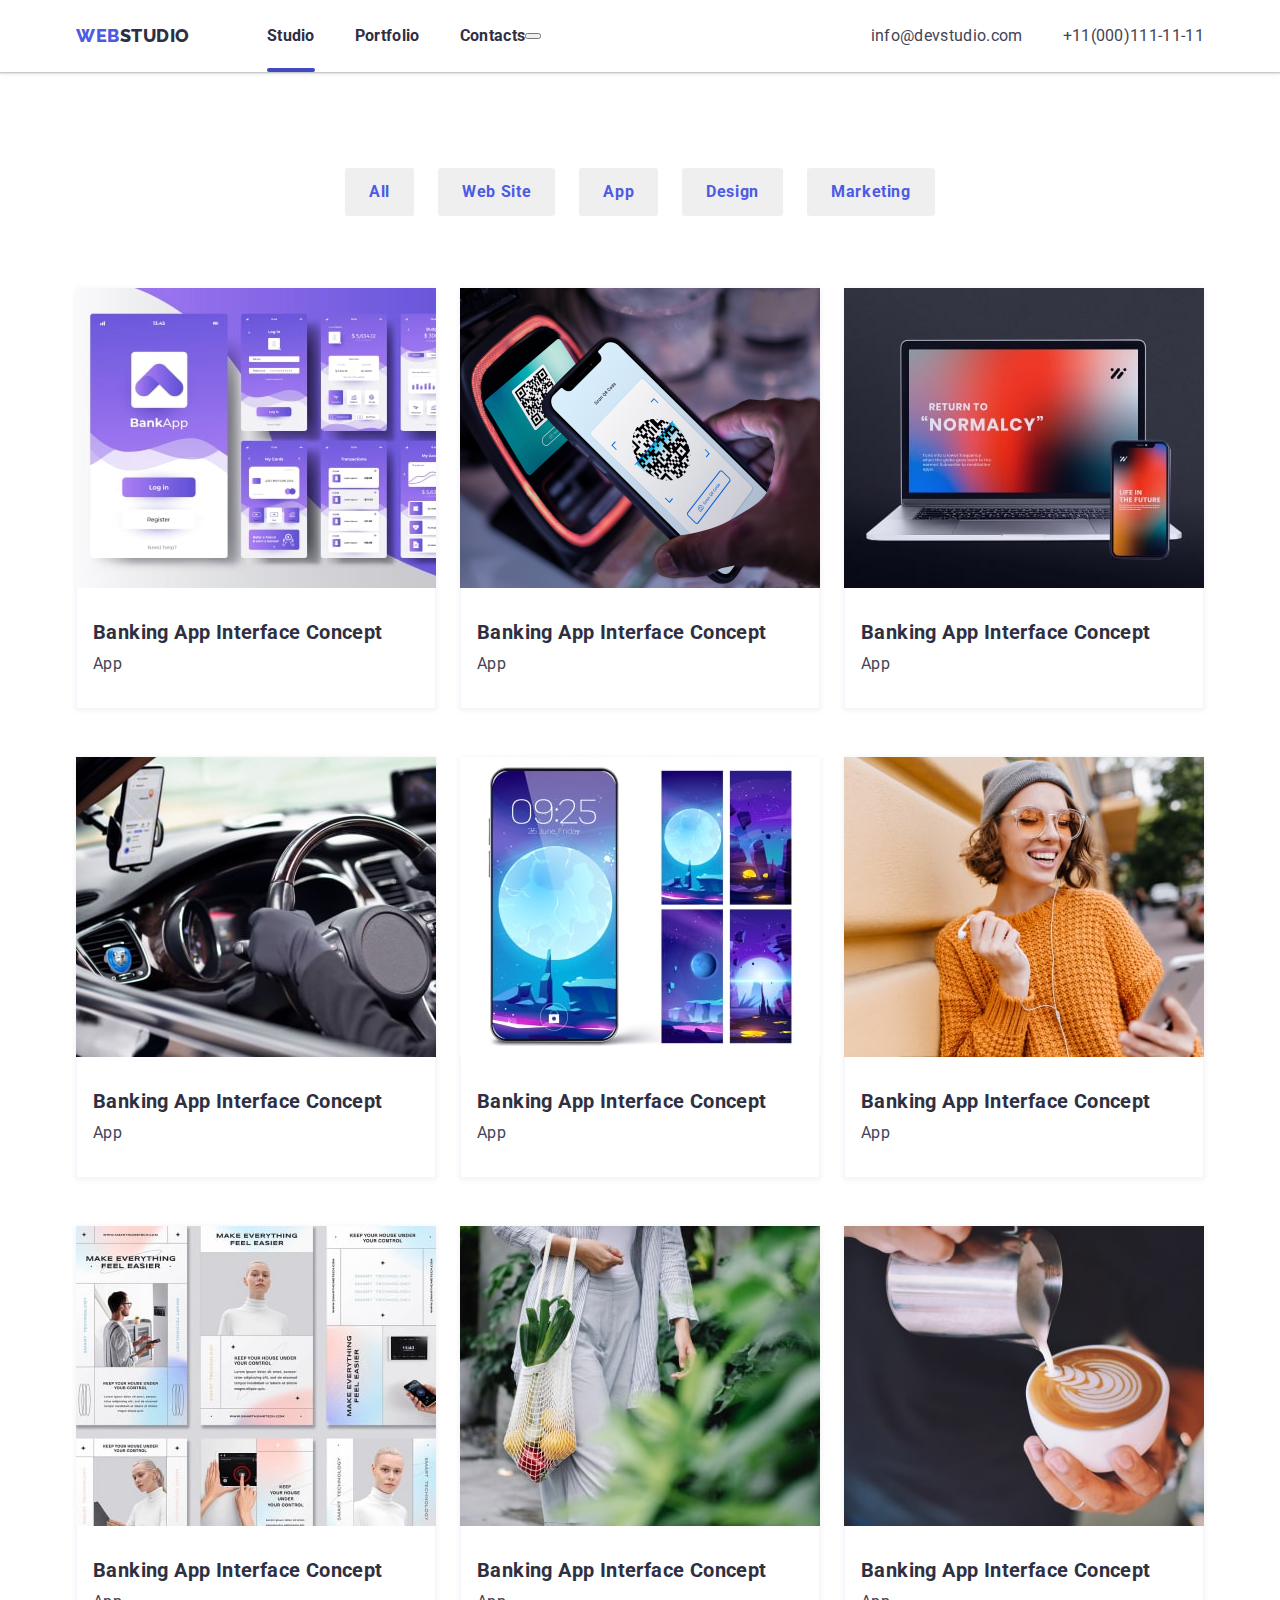
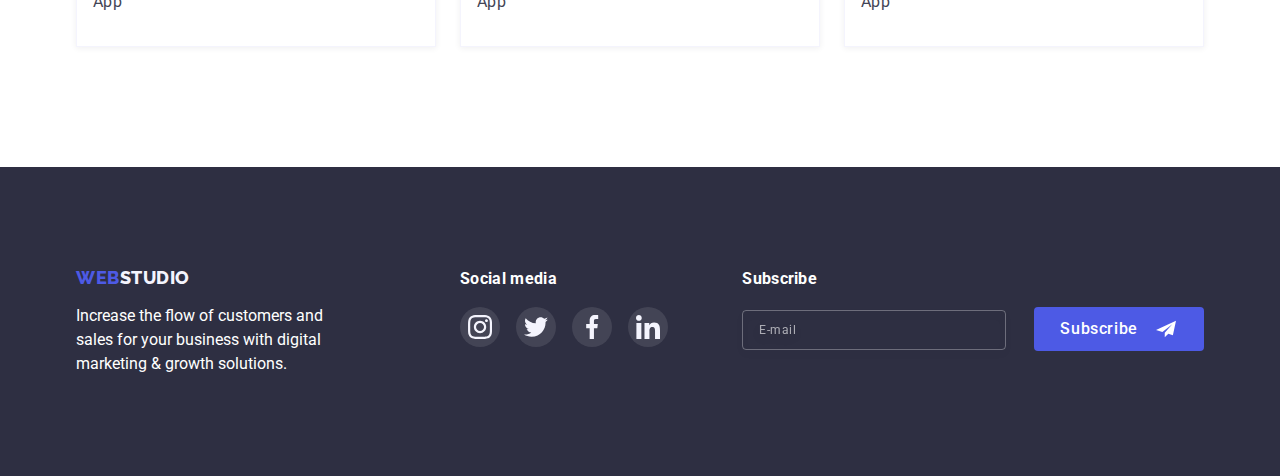
==== commit 837891ff: "Test" ====
--- a/portfolio.html
+++ b/portfolio.html
@@ -27,24 +27,81 @@
 			<nav class="navigation">
 				<ul class="header-list list">
 					<li class="header-item">
-						<a class="nav-link" href="./index.html">Studio</a>
+						<a class="nav-link link-underline" href="./index.html">Studio</a>
 					</li>
 					<li class="header-item">
-						<a class="nav-link link-underline" href="./portfolio.html">Portfolio</a>
+						<a class="nav-link" href="./portfolio.html">Portfolio</a>
 					</li>
 					<li class="header-item">
 						<a class="nav-link" href="#">Contacts</a>
 					</li>
 				</ul>
 			</nav>
+			<button class="button-header-open js-open-menu">
+				<svg class="burger-button">
+					<use href="./images/symbol-defs2 (2).svg#menu_btn"></use>
+				</svg>
+			</button>
 			<ul class="authefication-list list">
 				<li class="authefication-item">
 					<a class="authefication" href="mailto:info@devstudio.com">info@devstudio.com</a>
 				</li>
 				<li class="authefication-item">
-					<a class="authefication" href="tel:+11(000)1111111">+11(000)111-11-11</a>
+					<a class="authefication" href="telto:+11 (000) 11191111">+11(000)111-11-11</a>
 				</li>
 			</ul>
+		</div>
+		<div class="mobile-menu js-menu-container">
+			<div class="container mobile-menu-container">
+				<button class="close-button-burger js-close-menu">
+					<svg class="close-burger">
+						<use href="./images/symbol-defs2 (2).svg#close-burger"></use>
+					</svg>
+				</button>
+				<div class="nav-burger">
+					<ul class="list-item-burger">
+						<li class="nav-link-burger"><a class="link" href="./index.html">Studio</a></li>
+						<li class="nav-link-burger"><a class="link" href="./portfolio.html">Portfolio</a></li>
+						<li class="nav-link-burger"><a class="link" href="#">Contacts</a></li>
+					</ul>
+				</div>
+				<div class="auntefication-burger">
+					<ul>
+						<li class="link-mobile-burger"><a class="link" href="telto:+11 (000) 111-11-11">+11 (000)
+								111-11-11</a></li>
+						<li class="link-email-burger"><a class="link"
+								href="mailto:info@devstudio.com">info@devstudio.com</a></li>
+					</ul>
+				</div>
+				<div class="burger-pos-menu">
+					<ul class="burger-icon-list">
+						<li class="item-burger-icon"><a class="icon-burger-link" href="#">
+								<svg class="icon-burger-menu">
+									<use href="./images/symbol-defs2 (2).svg#icon-instagramteam"></use>
+								</svg>
+							</a>
+						</li>
+						<li class="item-burger-icon"><a class="icon-burger-link" href="#">
+								<svg class="icon-burger-menu">
+									<use href="./images/symbol-defs2 (2).svg#icon-twiterteam"></use>
+								</svg>
+							</a>
+						</li>
+						<li class="item-burger-icon"><a class="icon-burger-link" href="#">
+								<svg class="icon-burger-menu">
+									<use href="./images/symbol-defs2 (2).svg#icon-facebookteam"></use>
+								</svg>
+							</a>
+						</li>
+						<li class="item-burger-icon"><a class="icon-burger-link" href="#">
+								<svg class="icon-burger-menu">
+									<use href="./images/symbol-defs2 (2).svg#icon-linkedinteam"></use>
+								</svg>
+							</a>
+						</li>
+					</ul>
+				</div>
+			</div>
 		</div>
 	</header>
 	<main>
--- a/css/styles.css
+++ b/css/styles.css
@@ -18,7 +18,10 @@
     background-color: var(--buttons-color-hover);
     color: var(--primary-text-color);
 }
-
+ul {
+    padding: 0;
+    margin: 0;
+}
 /* .container {
     width: 1158px;
     padding: 0 15px;
@@ -75,63 +78,11 @@
     overflow: hidden;
 }
 
-
-
-
-
-
-
-
-
-
-
-
-
-
-
-
-
-
-
-
-
-
-
-
-
-
-
-
-
-
-
-
-
-
-
-
-
-
-
-
-
-
-
-
-
-
-
-
-
-
-
-
-
-
 /* -------------------ADAPTIVE--------------------------------- */
 
 .container {
     padding: 0px 15px;
+    margin: 0 auto;
 
 }
 
@@ -139,12 +90,126 @@
 
 @media screen and (max-width: 767px) {
     .container {
-        /* width: 428px; */
         margin-right: auto;
         margin-left: auto;
     }
 
     /* HEADER */
+    .mobile-menu {
+        position: fixed;
+        width: 100%;
+        height: 100%;
+        background-color: #FFFFFF;
+        box-shadow: 0px 2px 1px rgba(46, 47, 66, 0.08), 0px 1px 1px rgba(46, 47, 66, 0.16), 0px 1px 6px rgba(46, 47, 66, 0.08);
+        top: 0;
+        left: 0;
+        z-index: 10;
+
+        opacity: 0;
+        visibility: hidden;
+        pointer-events: none;
+        transition: opacity 500ms linear, visibility 500ms linear;
+    }
+    .mobile-menu.is-open {
+        display: block;
+        opacity: 1;
+        visibility: visible;
+        pointer-events: auto;
+    }
+    .mobile-menu-container {
+        position: relative;
+        padding-left: 40px;
+        padding-right: 40px;
+        padding-top: 80px;
+        padding-bottom: 40px;
+    }
+    .close-button-burger {
+        position: absolute;
+        top: 40px;
+        right: 15px;
+        border: 1px solid rgba(0, 0, 0, 0.1);
+        border-radius: 50%;
+        line-height: 0;
+        
+    }
+    .close-burger {
+        width: 24px;
+        height: 24px;
+    }
+    .button-header-open {
+        background-color: transparent;
+        padding: 0;
+        border: none;
+        line-height: 0;
+    }
+    .nav-link-burger:last-child {
+        margin-bottom: 0px;
+    }
+    .nav-burger {
+        margin-bottom: 284px;
+    }
+    .nav-link-burger {
+        color: var(--primary-text-color);
+        font-family: var(--primary-font);
+        font-size: 36px;
+        line-height: calc(40 / 36);
+        letter-spacing: 0.02em;
+        font-weight: 700;
+        margin-bottom: 40px;
+        text-decoration: none;
+        list-style: none;
+        
+        transition: color 250ms cubic-bezier(0.4, 0, 0.2, 1);
+    }
+    .link-mobile-burger {
+        font-family: var(--primary-font);
+        font-weight: 600;
+        font-size: 36px;
+        line-height: calc(40 / 36);
+        color: var(--buton-color);
+        list-style: none;
+        margin-bottom: 40px;
+        letter-spacing: 0.02em;
+    }
+    .link-email-burger {
+        font-family: var(--primary-font);
+        font-weight: 500;
+        font-size: 20px;
+        line-height: calc(24 / 20);
+        letter-spacing: 0.02em;
+        list-style: none;
+    }
+    .auntefication-burger {
+        margin-bottom: 58px;
+    }
+    .burger-button {
+        width: 32px;
+        height: 22px;
+        display: flex;
+        justify-content: center;
+        align-items: center;
+    }
+    .icon-burger-menu {
+        width: 40px;
+        height: 40px;
+        display: flex;
+        justify-content: center;
+        align-items: center;
+    }
+    .item-burger-icon {
+        list-style: none;
+    }
+    .icon-burger-link {
+        width: 100%;
+        height: 100%;
+        fill: var(--buton-color);
+    }
+    .burger-icon-list {
+        display: flex;
+        justify-content: space-between;
+    }
+        
+
     .header {
         box-shadow: 0px 2px 1px rgba(46, 47, 66, 0.08), 0px 1px 1px rgba(46, 47, 66, 0.16), 0px 1px 6px rgba(46, 47, 66, 0.08);
         transition: box-shadow 250ms cubic-bezier(0.4, 0, 0.2, 1);
@@ -177,6 +242,7 @@
     .main-nav {
         display: flex;
         align-items: center;
+        justify-content: space-between;
     }
 
     .header-list {
@@ -892,11 +958,16 @@
 
     .butons-item {
         margin-right: 24px;
-    }
-
-    /* .butons-item:last-child {
-                    margin-right: 0;
-                } */
+        margin-bottom: 16px;
+    }
+
+    .butons-item:nth-last-child(-n+2) {
+        margin-bottom: 0px;
+    }
+
+    .butons-item:last-child {
+        margin-right: 0;
+    }
 
     .portfolio-img {
         display: flex;
@@ -1299,6 +1370,12 @@
 
 
     /* HEADER */
+    .mobile-menu {
+        display: none;
+    }
+    .burger-button {
+        display: none;
+    }
 
     .header {
         box-shadow: 0px 2px 1px rgba(46, 47, 66, 0.08), 0px 1px 1px rgba(46, 47, 66, 0.16), 0px 1px 6px rgba(46, 47, 66, 0.08);
@@ -2136,7 +2213,7 @@
     .portfolio-img {
         display: flex;
         flex-wrap: wrap;
-        
+
     }
 
     .content-portfolio-cards {
@@ -2154,9 +2231,10 @@
     .portfolio-item-img:last-child {
         margin-right: 0px;
     }
-        .portfolio-item-img:nth-last-child(-n+2) {
-            margin-bottom: 0px;
-        }
+
+    .portfolio-item-img:nth-last-child(-n+2) {
+        margin-bottom: 0px;
+    }
 
     .portfolio-item-img {
         width: 356px;
@@ -2540,6 +2618,12 @@
     }
 
     /* HEADER */
+    .mobile-menu {
+        display: none;
+    }
+    .burger-button {
+        display: none;
+    }
 
     .header {
         box-shadow: 0px 2px 1px rgba(46, 47, 66, 0.08), 0px 1px 1px rgba(46, 47, 66, 0.16), 0px 1px 6px rgba(46, 47, 66, 0.08);
@@ -2851,6 +2935,7 @@
 
     .section-what {
         display: block;
+        padding-bottom: 120px;
     }
 
     .what-list {
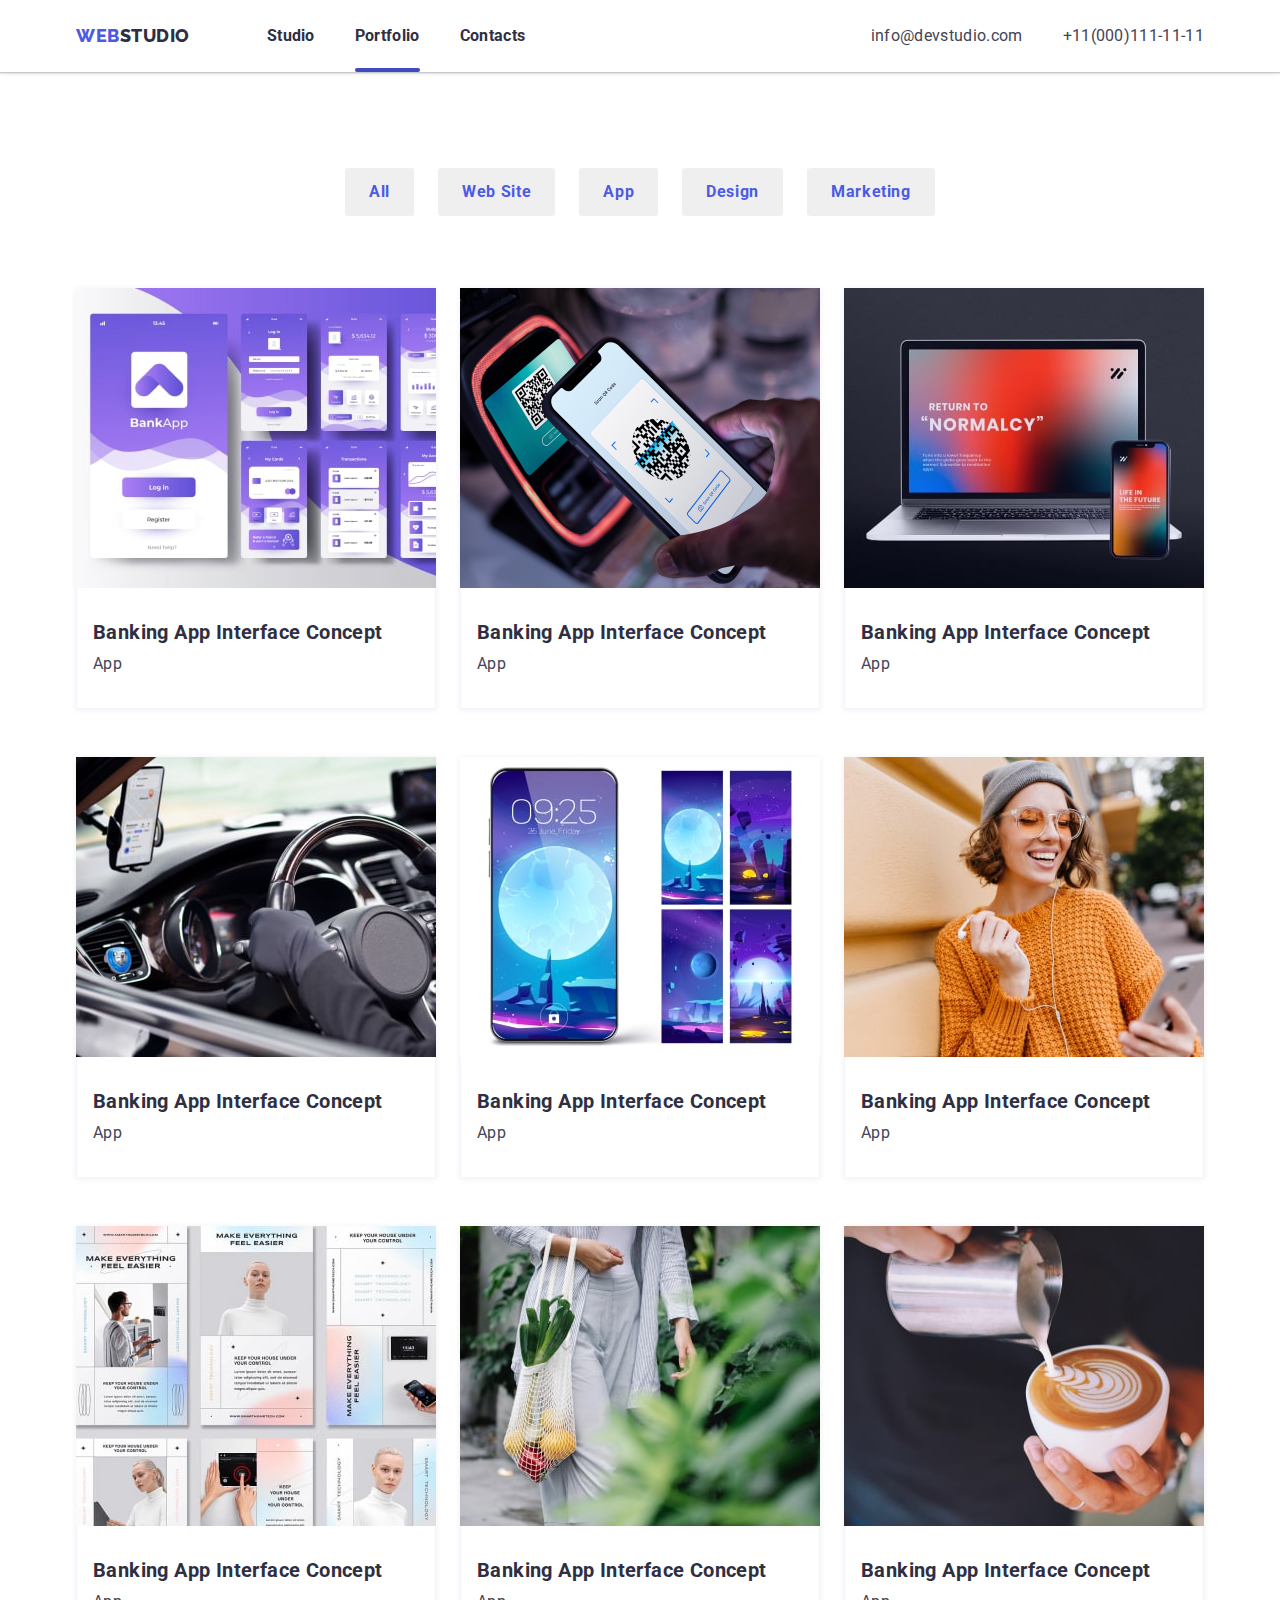
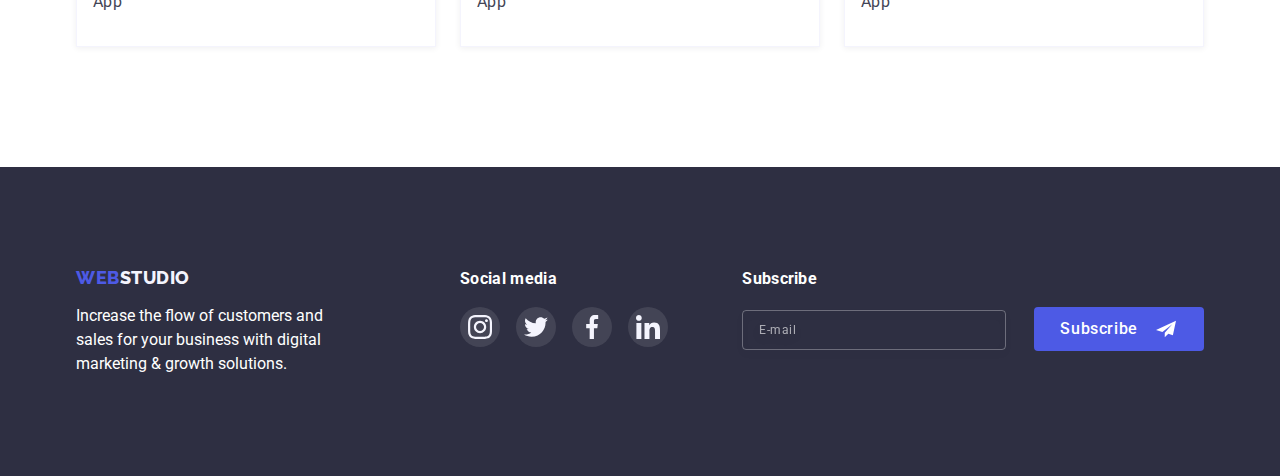
==== commit c750ac31: "Trst" ====
--- a/portfolio.html
+++ b/portfolio.html
@@ -27,10 +27,10 @@
 			<nav class="navigation">
 				<ul class="header-list list">
 					<li class="header-item">
-						<a class="nav-link link-underline" href="./index.html">Studio</a>
+						<a class="nav-link" href="./index.html">Studio</a>
 					</li>
 					<li class="header-item">
-						<a class="nav-link" href="./portfolio.html">Portfolio</a>
+						<a class="nav-link link-underline" href="./portfolio.html">Portfolio</a>
 					</li>
 					<li class="header-item">
 						<a class="nav-link" href="#">Contacts</a>
@@ -59,11 +59,13 @@
 					</svg>
 				</button>
 				<div class="nav-burger">
-					<ul class="list-item-burger">
-						<li class="nav-link-burger"><a class="link" href="./index.html">Studio</a></li>
-						<li class="nav-link-burger"><a class="link" href="./portfolio.html">Portfolio</a></li>
-						<li class="nav-link-burger"><a class="link" href="#">Contacts</a></li>
-					</ul>
+					<nav>
+						<ul class="list-item-burger">
+							<li class="nav-link-burger"><a class="link" href="./index.html">Studio</a></li>
+							<li class="nav-link-burger"><a class="link" href="./portfolio.html">Portfolio</a></li>
+							<li class="nav-link-burger"><a class="link" href="#">Contacts</a></li>
+						</ul>
+					</nav>
 				</div>
 				<div class="auntefication-burger">
 					<ul>
--- a/css/styles.css
+++ b/css/styles.css
@@ -1470,8 +1470,12 @@
     }
 
     .authefication-list {
-        padding-top: 24px;
+        display: flex;
+        flex-direction: column;
         margin-left: auto;
+    }
+    .button-header-open {
+        display: none;
     }
 
     .authefication-item:last-child {
@@ -2615,6 +2619,7 @@
         width: 1158px;
         margin-left: auto;
         margin-right: auto;
+        padding: 0 15px;
     }
 
     /* HEADER */
@@ -2623,6 +2628,9 @@
     }
     .burger-button {
         display: none;
+    }
+    .button-header-open {
+         display: none;
     }
 
     .header {
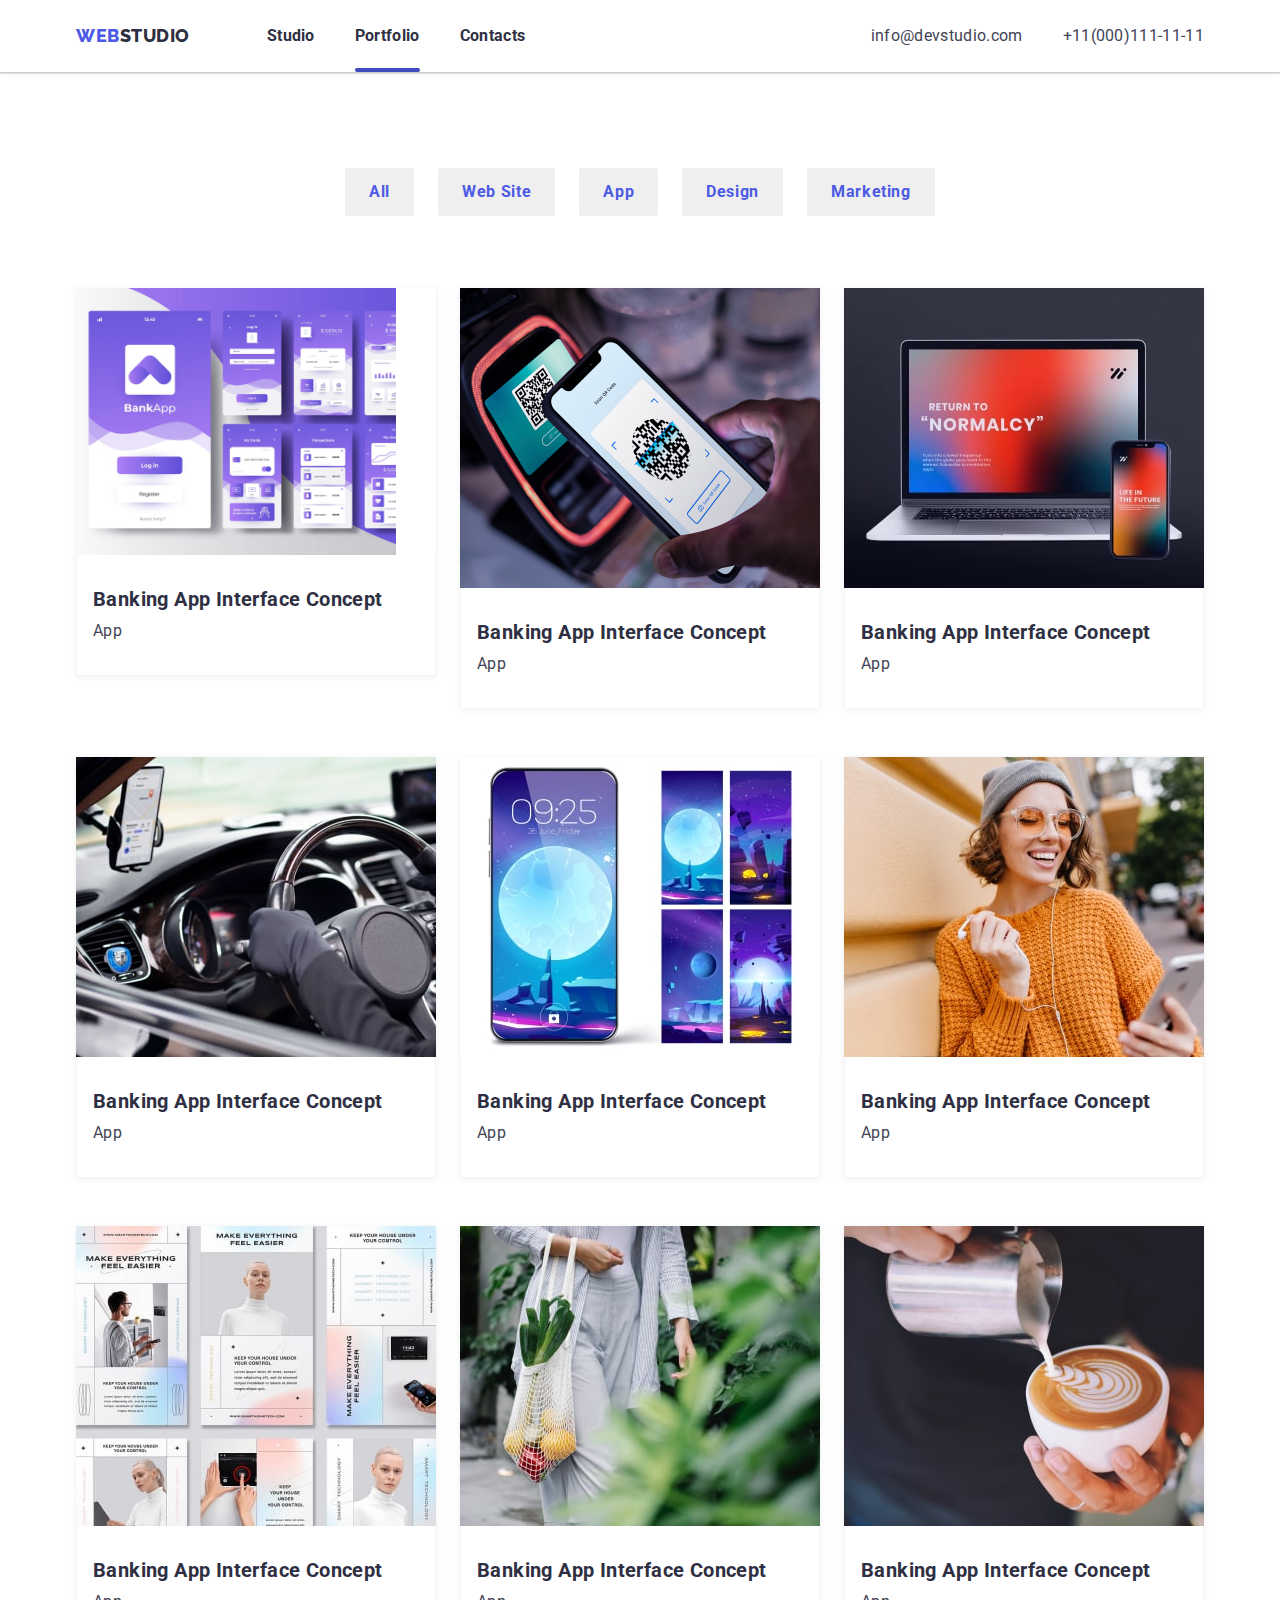
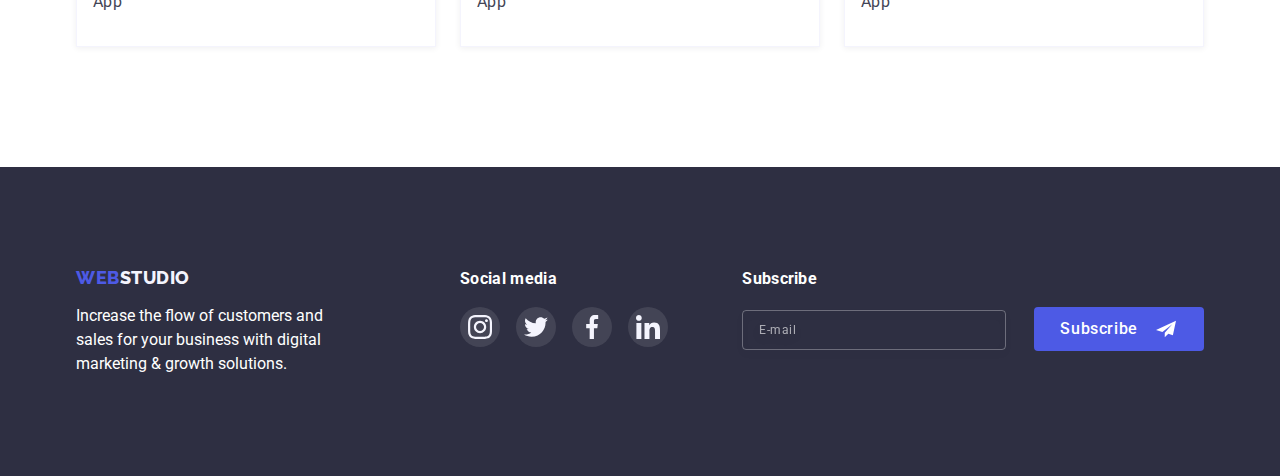
==== commit 869f1c65: "TEST" ====
--- a/portfolio.html
+++ b/portfolio.html
@@ -133,143 +133,188 @@
 					<li class="portfolio-item-img">
 						<a class="portfolio-link" href="#">
 							<div class="overlay">
-								<img src="./images/portfolio1.jpg" alt="bankingapp" width="360" height="300">
-								<div class="box-slyde">
-									<p class="content-slyde">14 Stylish and User-Friendly App Design Concepts · Task
-										Manager
-										App · Calorie Tracker App · Exotic Fruit Ecommerce App · Cloud Storage App
-									</p>
-								</div>
-							</div>
-							<div class="content-portfolio-cards">
-								<h2 class="title-portfolio-list">Banking App Interface Concept</h2>
-								<p class="filter-name">App</p>
-							</div>
-						</a>
-					</li>
-					<li class="portfolio-item-img">
-						<a class="portfolio-link" href="#">
-							<div class="overlay">
-								<img src="./images/photo22.jpg" alt="bankingapp" width="360" height="300">
-								<div class="box-slyde">
-									<p class="content-slyde">14 Stylish and User-Friendly App Design Concepts · Task
-										Manager
-										App · Calorie Tracker App · Exotic Fruit Ecommerce App · Cloud Storage App
-									</p>
-								</div>
-							</div>
-							<div class="content-portfolio-cards">
-								<h2 class="title-portfolio-list">Banking App Interface Concept</h2>
-								<p class="filter-name">App</p>
-							</div>
-						</a>
-					</li>
-					<li class="portfolio-item-img">
-						<a class="portfolio-link" href="#">
-							<div class="overlay">
-								<img src="./images/portfolio3.jpg" alt="bankingapp" width="360" height="300">
-								<div class="box-slyde">
-									<p class="content-slyde">14 Stylish and User-Friendly App Design Concepts · Task
-										Manager
-										App · Calorie Tracker App · Exotic Fruit Ecommerce App · Cloud Storage App
-									</p>
-								</div>
-							</div>
-							<div class="content-portfolio-cards">
-								<h2 class="title-portfolio-list">Banking App Interface Concept</h2>
-								<p class="filter-name">App</p>
-							</div>
-						</a>
-					</li>
-					<li class="portfolio-item-img">
-						<a class="portfolio-link" href="#">
-							<div class="overlay">
-								<img src="./images/portfolio4.jpg" alt="bankingapp" width="360" height="300">
-								<div class="box-slyde">
-									<p class="content-slyde">14 Stylish and User-Friendly App Design Concepts · Task
-										Manager
-										App · Calorie Tracker App · Exotic Fruit Ecommerce App · Cloud Storage App
-									</p>
-								</div>
-							</div>
-							<div class="content-portfolio-cards">
-								<h2 class="title-portfolio-list">Banking App Interface Concept</h2>
-								<p class="filter-name">App</p>
-							</div>
-						</a>
-					</li>
-					<li class="portfolio-item-img">
-						<a class="portfolio-link" href="#">
-							<div class="overlay">
-								<img src="./images/portfolio5.jpg" alt="ilustration" width="360" height="300">
-								<div class="box-slyde">
-									<p class="content-slyde">14 Stylish and User-Friendly App Design Concepts · Task
-										Manager
-										App · Calorie Tracker App · Exotic Fruit Ecommerce App · Cloud Storage App
-									</p>
-								</div>
-							</div>
-							<div class="content-portfolio-cards">
-								<h2 class="title-portfolio-list">Banking App Interface Concept</h2>
-								<p class="filter-name">App</p>
-							</div>
-						</a>
-					</li>
-					<li class="portfolio-item-img">
-						<a class="portfolio-link" href="#">
-							<div class="overlay">
-								<img src="./images/portfolio6.jpg" alt="online-curses" width="360" height="300">
-								<div class="box-slyde">
-									<p class="content-slyde">14 Stylish and User-Friendly App Design Concepts · Task
-										Manager
-										App · Calorie Tracker App · Exotic Fruit Ecommerce App · Cloud Storage App
-									</p>
-								</div>
-							</div>
-							<div class="content-portfolio-cards">
-								<h2 class="title-portfolio-list">Banking App Interface Concept</h2>
-								<p class="filter-name">App</p>
-							</div>
-						</a>
-					</li>
-					<li class="portfolio-item-img">
-						<a class="portfolio-link" href="#">
-							<div class="overlay">
-								<img src="./images/portfolio7.jpg" alt="stories" width="360" height="300">
-								<div class="box-slyde">
-									<p class="content-slyde">14 Stylish and User-Friendly App Design Concepts · Task
-										Manager
-										App · Calorie Tracker App · Exotic Fruit Ecommerce App · Cloud Storage App
-									</p>
-								</div>
-							</div>
-							<div class="content-portfolio-cards">
-								<h2 class="title-portfolio-list">Banking App Interface Concept</h2>
-								<p class="filter-name">App</p>
-							</div>
-						</a>
-					</li>
-					<li class="portfolio-item-img">
-						<a class="portfolio-link" href="#">
-							<div class="overlay">
-								<img src="./images/portfolio8.jpg" alt="concept-app" width="360" height="300">
-								<div class="box-slyde">
-									<p class="content-slyde">14 Stylish and User-Friendly App Design Concepts · Task
-										Manager
-										App · Calorie Tracker App · Exotic Fruit Ecommerce App · Cloud Storage App
-									</p>
-								</div>
-							</div>
-							<div class="content-portfolio-cards">
-								<h2 class="title-portfolio-list">Banking App Interface Concept</h2>
-								<p class="filter-name">App</p>
-							</div>
-						</a>
-					</li>
-					<li class="portfolio-item-img">
-						<a class="portfolio-link" href="#">
-							<div class="overlay">
-								<img src="./images/portfolio9.jpg" alt="coffee" width="360" height="300">
+								<img srcset="
+									./images/portfolio1x.jpg 360w,
+									./images/portfolio2x.jpg 720w
+								"
+								src="./images/portfolio1.jpg"
+								sizes="(max-width: 767px) 100vw, (min-width=768px) and (max-width: 1200px) 50vw, (min-width: 1200px) 25vw, 100vw">
+								<div class="box-slyde">
+									<p class="content-slyde">14 Stylish and User-Friendly App Design Concepts · Task
+										Manager
+										App · Calorie Tracker App · Exotic Fruit Ecommerce App · Cloud Storage App
+									</p>
+								</div>
+							</div>
+							<div class="content-portfolio-cards">
+								<h2 class="title-portfolio-list">Banking App Interface Concept</h2>
+								<p class="filter-name">App</p>
+							</div>
+						</a>
+					</li>
+					<li class="portfolio-item-img">
+						<a class="portfolio-link" href="#">
+							<div class="overlay">
+								<img srcset="
+									./images/portfolio2 1x.jpg 360w,
+									./images/portfolio2 2x.jpg 720w
+								"
+								src="./images/photo22.jpg"
+								sizes="(max-width: 767px) 100vw, (min-width=768px) and (max-width: 1200px) 50vw, (min-width: 1200px) 25vw, 100vw">
+								<div class="box-slyde">
+									<p class="content-slyde">14 Stylish and User-Friendly App Design Concepts · Task
+										Manager
+										App · Calorie Tracker App · Exotic Fruit Ecommerce App · Cloud Storage App
+									</p>
+								</div>
+							</div>
+							<div class="content-portfolio-cards">
+								<h2 class="title-portfolio-list">Banking App Interface Concept</h2>
+								<p class="filter-name">App</p>
+							</div>
+						</a>
+					</li>
+					<li class="portfolio-item-img">
+						<a class="portfolio-link" href="#">
+							<div class="overlay">
+								<img srcset="
+									./images/portfolio3 1x.jpg 360w,
+									./images/portfolio3 2x.jpg 720w
+								"
+								src="./images/portfolio3.jpg"
+								sizes="(max-width: 767px) 100vw, (min-width=768px) and (max-width: 1200px) 50vw, (min-width: 1200px) 25vw, 100vw">
+								<div class="box-slyde">
+									<p class="content-slyde">14 Stylish and User-Friendly App Design Concepts · Task
+										Manager
+										App · Calorie Tracker App · Exotic Fruit Ecommerce App · Cloud Storage App
+									</p>
+								</div>
+							</div>
+							<div class="content-portfolio-cards">
+								<h2 class="title-portfolio-list">Banking App Interface Concept</h2>
+								<p class="filter-name">App</p>
+							</div>
+						</a>
+					</li>
+					<li class="portfolio-item-img">
+						<a class="portfolio-link" href="#">
+							<div class="overlay">
+								<img srcset="
+									./images/portfolio4 1x.jpg 360w,
+									./images/portfolio4 2x.jpg 720w
+								"
+								src="./images/portfolio4.jpg"
+								sizes="(max-width: 767px) 100vw, (min-width=768px) and (max-width: 1200px) 50vw, (min-width: 1200px) 25vw, 100vw">
+								<div class="box-slyde">
+									<p class="content-slyde">14 Stylish and User-Friendly App Design Concepts · Task
+										Manager
+										App · Calorie Tracker App · Exotic Fruit Ecommerce App · Cloud Storage App
+									</p>
+								</div>
+							</div>
+							<div class="content-portfolio-cards">
+								<h2 class="title-portfolio-list">Banking App Interface Concept</h2>
+								<p class="filter-name">App</p>
+							</div>
+						</a>
+					</li>
+					<li class="portfolio-item-img">
+						<a class="portfolio-link" href="#">
+							<div class="overlay">
+									<img srcset="
+									./images/portfolio5 1x.jpg 360w,
+									./images/portfolio5 2x.jpg 720w
+								"
+								src="./images/portfolio5.jpg"
+								sizes="(max-width: 767px) 100vw, (min-width=768px) and (max-width: 1200px) 50vw, (min-width: 1200px) 25vw, 100vw">
+								<div class="box-slyde">
+									<p class="content-slyde">14 Stylish and User-Friendly App Design Concepts · Task
+										Manager
+										App · Calorie Tracker App · Exotic Fruit Ecommerce App · Cloud Storage App
+									</p>
+								</div>
+							</div>
+							<div class="content-portfolio-cards">
+								<h2 class="title-portfolio-list">Banking App Interface Concept</h2>
+								<p class="filter-name">App</p>
+							</div>
+						</a>
+					</li>
+					<li class="portfolio-item-img">
+						<a class="portfolio-link" href="#">
+							<div class="overlay">
+									<img srcset="
+									./images/portfolio6 1x.jpg 360w,
+									./images/portfolio6 2x.jpg 720w
+								"
+								src="./images/portfolio6.jpg"
+								sizes="(max-width: 767px) 100vw, (min-width=768px) and (max-width: 1200px) 50vw, (min-width: 1200px) 25vw, 100vw">
+								<div class="box-slyde">
+									<p class="content-slyde">14 Stylish and User-Friendly App Design Concepts · Task
+										Manager
+										App · Calorie Tracker App · Exotic Fruit Ecommerce App · Cloud Storage App
+									</p>
+								</div>
+							</div>
+							<div class="content-portfolio-cards">
+								<h2 class="title-portfolio-list">Banking App Interface Concept</h2>
+								<p class="filter-name">App</p>
+							</div>
+						</a>
+					</li>
+					<li class="portfolio-item-img">
+						<a class="portfolio-link" href="#">
+							<div class="overlay">
+									<img srcset="
+									./images/portfolio7 1x.jpg 360w,
+									./images/portfolio7 2x.jpg 720w
+								"
+								src="./images/portfolio7.jpg"
+								sizes="(max-width: 767px) 100vw, (min-width=768px) and (max-width: 1200px) 50vw, (min-width: 1200px) 25vw, 100vw">
+								<div class="box-slyde">
+									<p class="content-slyde">14 Stylish and User-Friendly App Design Concepts · Task
+										Manager
+										App · Calorie Tracker App · Exotic Fruit Ecommerce App · Cloud Storage App
+									</p>
+								</div>
+							</div>
+							<div class="content-portfolio-cards">
+								<h2 class="title-portfolio-list">Banking App Interface Concept</h2>
+								<p class="filter-name">App</p>
+							</div>
+						</a>
+					</li>
+					<li class="portfolio-item-img">
+						<a class="portfolio-link" href="#">
+							<div class="overlay">
+									<img srcset="
+									./images/portfolio8 1x.jpg 360w,
+									./images/portfolio8 2x.jpg 720w
+								"
+								src="./images/portfolio8.jpg"
+								sizes="(max-width: 767px) 100vw, (min-width=768px) and (max-width: 1200px) 50vw, (min-width: 1200px) 25vw, 100vw">
+								<div class="box-slyde">
+									<p class="content-slyde">14 Stylish and User-Friendly App Design Concepts · Task
+										Manager
+										App · Calorie Tracker App · Exotic Fruit Ecommerce App · Cloud Storage App
+									</p>
+								</div>
+							</div>
+							<div class="content-portfolio-cards">
+								<h2 class="title-portfolio-list">Banking App Interface Concept</h2>
+								<p class="filter-name">App</p>
+							</div>
+						</a>
+					</li>
+					<li class="portfolio-item-img">
+						<a class="portfolio-link" href="#">
+							<div class="overlay">
+									<img srcset="
+									./images/portfolio9 1x.jpg 360w,
+									./images/portfolio9 2x.jpg 720w
+								"
+								src="./images/portfolio9.jpg"
+								sizes="(max-width: 767px) 100vw, (min-width=768px) and (max-width: 1200px) 50vw, (min-width: 1200px) 25vw, 100vw">
 								<div class="box-slyde">
 									<p class="content-slyde">14 Stylish and User-Friendly App Design Concepts · Task
 										Manager
@@ -347,6 +392,7 @@
 		</div>
 
 	</footer>
+	<script src="./js/mobile-menu.js"></script>
 </body>
 
 </html>--- a/css/styles.css
+++ b/css/styles.css
@@ -40,6 +40,7 @@
 img {
     display: block;
     max-width: 100%;
+    height: auto;
 }
 
 .list {
@@ -118,6 +119,9 @@
     }
     .mobile-menu-container {
         position: relative;
+        display: flex;
+        flex-direction: column;
+        justify-content: space-around;
         padding-left: 40px;
         padding-right: 40px;
         padding-top: 80px;
@@ -127,14 +131,18 @@
         position: absolute;
         top: 40px;
         right: 15px;
-        border: 1px solid rgba(0, 0, 0, 0.1);
         border-radius: 50%;
         line-height: 0;
+        border: 1px solid rgba(0, 0, 0, 0.1);
+    }
+    .close-burger {
+        width: 12px;
+        height: 12px;
+        display: flex;
+        justify-content: center;
+        align-items: center;
         
-    }
-    .close-burger {
-        width: 24px;
-        height: 24px;
+        
     }
     .button-header-open {
         background-color: transparent;
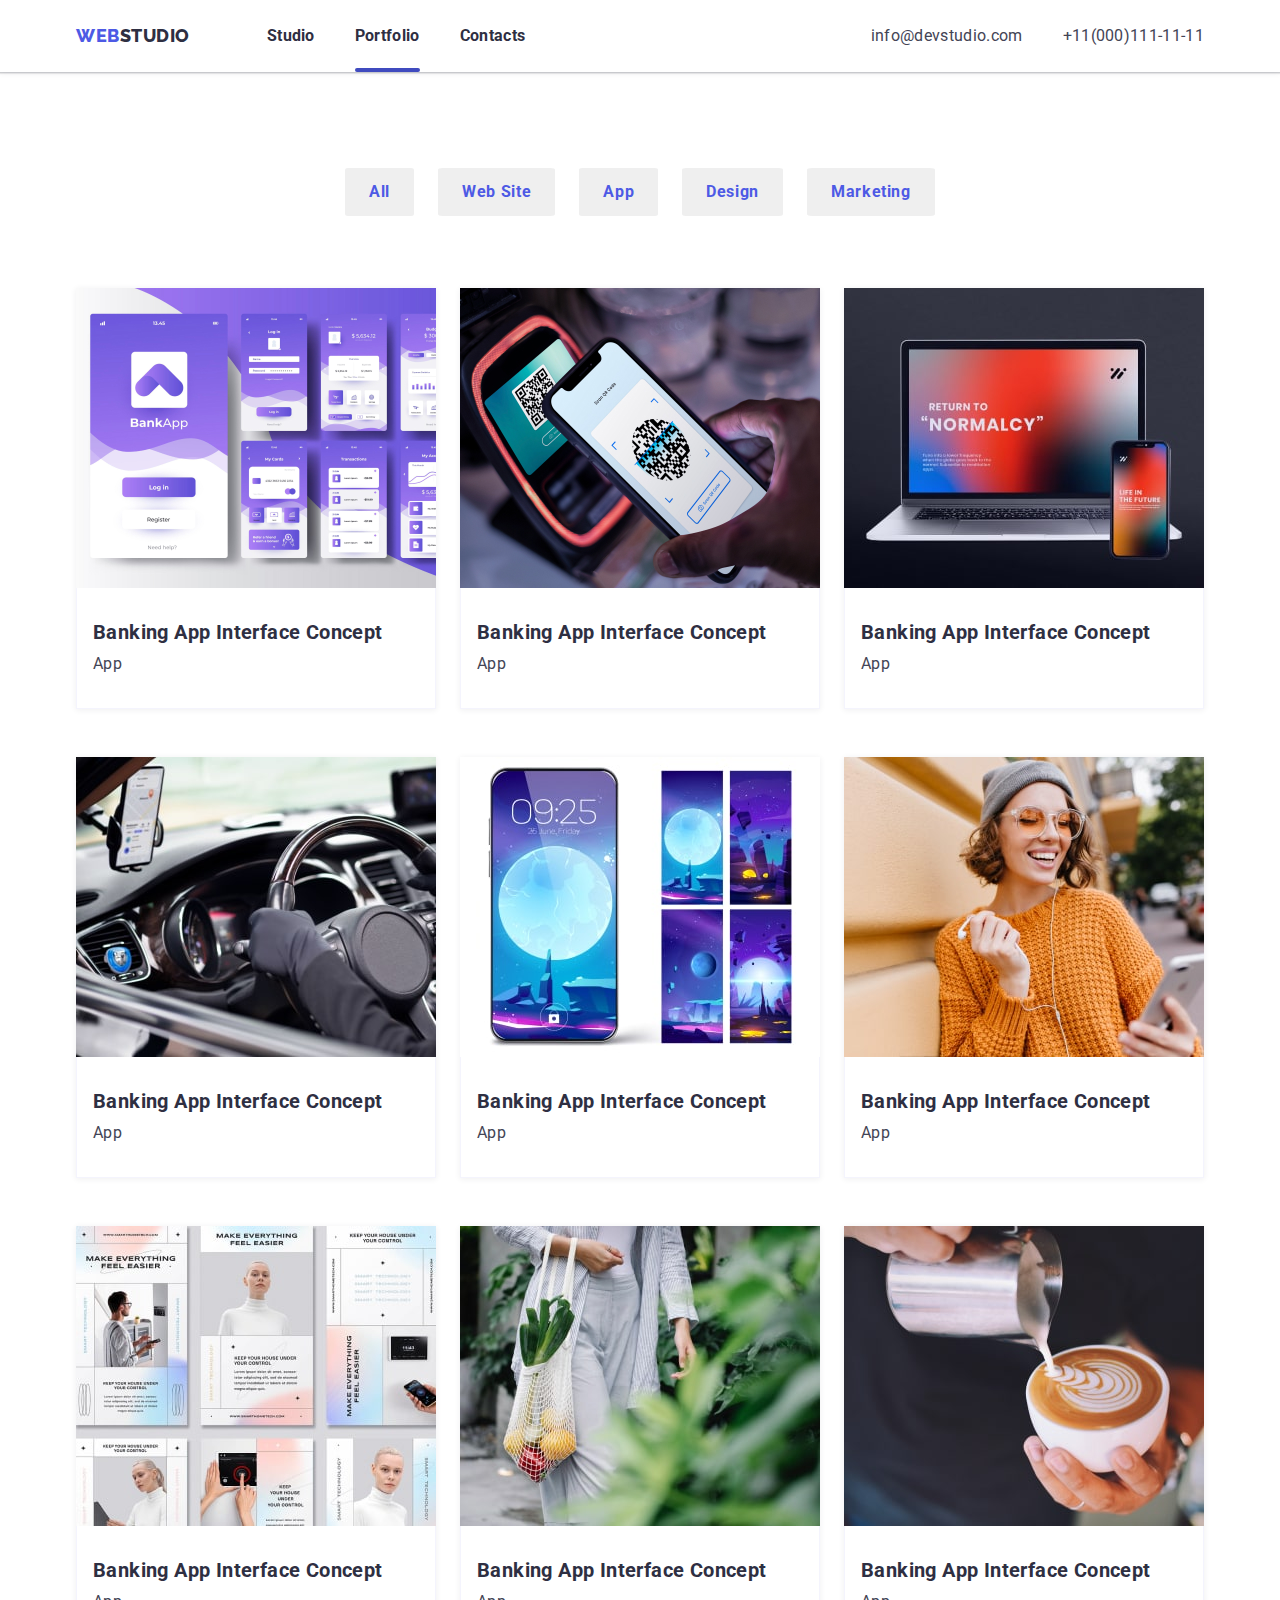
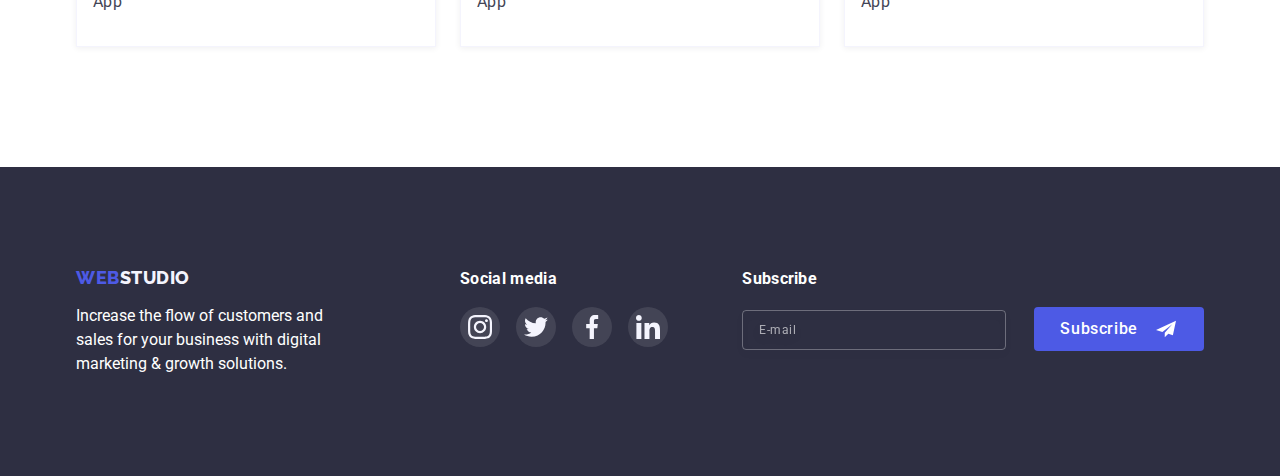
==== commit 3b600083: "TEST" ====
--- a/portfolio.html
+++ b/portfolio.html
@@ -138,7 +138,7 @@
 									./images/portfolio2x.jpg 720w
 								"
 								src="./images/portfolio1.jpg"
-								sizes="(max-width: 767px) 100vw, (min-width=768px) and (max-width: 1200px) 50vw, (min-width: 1200px) 25vw, 100vw">
+								sizes="(min-width: 1200px) 33vw,(min-width=768px) and (max-width: 1200px) 50vw,(max-width: 767px) 100vw, 100vw">
 								<div class="box-slyde">
 									<p class="content-slyde">14 Stylish and User-Friendly App Design Concepts · Task
 										Manager
@@ -160,7 +160,7 @@
 									./images/portfolio2 2x.jpg 720w
 								"
 								src="./images/photo22.jpg"
-								sizes="(max-width: 767px) 100vw, (min-width=768px) and (max-width: 1200px) 50vw, (min-width: 1200px) 25vw, 100vw">
+								sizes="(min-width: 1200px) 33vw,(min-width=768px) and (max-width: 1200px) 50vw,(max-width: 767px) 100vw, 100vw">
 								<div class="box-slyde">
 									<p class="content-slyde">14 Stylish and User-Friendly App Design Concepts · Task
 										Manager
@@ -182,7 +182,7 @@
 									./images/portfolio3 2x.jpg 720w
 								"
 								src="./images/portfolio3.jpg"
-								sizes="(max-width: 767px) 100vw, (min-width=768px) and (max-width: 1200px) 50vw, (min-width: 1200px) 25vw, 100vw">
+								sizes="(min-width: 1200px) 33vw,(min-width=768px) and (max-width: 1200px) 50vw,(max-width: 767px) 100vw, 100vw">
 								<div class="box-slyde">
 									<p class="content-slyde">14 Stylish and User-Friendly App Design Concepts · Task
 										Manager
@@ -204,7 +204,7 @@
 									./images/portfolio4 2x.jpg 720w
 								"
 								src="./images/portfolio4.jpg"
-								sizes="(max-width: 767px) 100vw, (min-width=768px) and (max-width: 1200px) 50vw, (min-width: 1200px) 25vw, 100vw">
+								sizes="(min-width: 1200px) 33vw,(min-width=768px) and (max-width: 1200px) 50vw,(max-width: 767px) 100vw, 100vw">
 								<div class="box-slyde">
 									<p class="content-slyde">14 Stylish and User-Friendly App Design Concepts · Task
 										Manager
@@ -226,7 +226,7 @@
 									./images/portfolio5 2x.jpg 720w
 								"
 								src="./images/portfolio5.jpg"
-								sizes="(max-width: 767px) 100vw, (min-width=768px) and (max-width: 1200px) 50vw, (min-width: 1200px) 25vw, 100vw">
+								sizes="(min-width: 1200px) 33vw,(min-width=768px) and (max-width: 1200px) 50vw,(max-width: 767px) 100vw, 100vw">
 								<div class="box-slyde">
 									<p class="content-slyde">14 Stylish and User-Friendly App Design Concepts · Task
 										Manager
@@ -248,7 +248,7 @@
 									./images/portfolio6 2x.jpg 720w
 								"
 								src="./images/portfolio6.jpg"
-								sizes="(max-width: 767px) 100vw, (min-width=768px) and (max-width: 1200px) 50vw, (min-width: 1200px) 25vw, 100vw">
+								sizes="(min-width: 1200px) 33vw,(min-width=768px) and (max-width: 1200px) 50vw,(max-width: 767px) 100vw, 100vw">
 								<div class="box-slyde">
 									<p class="content-slyde">14 Stylish and User-Friendly App Design Concepts · Task
 										Manager
@@ -270,7 +270,7 @@
 									./images/portfolio7 2x.jpg 720w
 								"
 								src="./images/portfolio7.jpg"
-								sizes="(max-width: 767px) 100vw, (min-width=768px) and (max-width: 1200px) 50vw, (min-width: 1200px) 25vw, 100vw">
+								sizes="(min-width: 1200px) 33vw,(min-width=768px) and (max-width: 1200px) 50vw,(max-width: 767px) 100vw, 100vw">
 								<div class="box-slyde">
 									<p class="content-slyde">14 Stylish and User-Friendly App Design Concepts · Task
 										Manager
@@ -292,7 +292,7 @@
 									./images/portfolio8 2x.jpg 720w
 								"
 								src="./images/portfolio8.jpg"
-								sizes="(max-width: 767px) 100vw, (min-width=768px) and (max-width: 1200px) 50vw, (min-width: 1200px) 25vw, 100vw">
+								sizes="(min-width: 1200px) 33vw,(min-width=768px) and (max-width: 1200px) 50vw,(max-width: 767px) 100vw, 100vw">
 								<div class="box-slyde">
 									<p class="content-slyde">14 Stylish and User-Friendly App Design Concepts · Task
 										Manager
@@ -314,7 +314,7 @@
 									./images/portfolio9 2x.jpg 720w
 								"
 								src="./images/portfolio9.jpg"
-								sizes="(max-width: 767px) 100vw, (min-width=768px) and (max-width: 1200px) 50vw, (min-width: 1200px) 25vw, 100vw">
+								sizes="(min-width: 1200px) 33vw,(min-width=768px) and (max-width: 1200px) 50vw,(max-width: 767px) 100vw, 100vw">
 								<div class="box-slyde">
 									<p class="content-slyde">14 Stylish and User-Friendly App Design Concepts · Task
 										Manager
--- a/css/styles.css
+++ b/css/styles.css
@@ -18,10 +18,12 @@
     background-color: var(--buttons-color-hover);
     color: var(--primary-text-color);
 }
+
 ul {
     padding: 0;
     margin: 0;
 }
+
 /* .container {
     width: 1158px;
     padding: 0 15px;
@@ -111,12 +113,14 @@
         pointer-events: none;
         transition: opacity 500ms linear, visibility 500ms linear;
     }
+
     .mobile-menu.is-open {
         display: block;
         opacity: 1;
         visibility: visible;
         pointer-events: auto;
     }
+
     .mobile-menu-container {
         position: relative;
         display: flex;
@@ -127,6 +131,7 @@
         padding-top: 80px;
         padding-bottom: 40px;
     }
+
     .close-button-burger {
         position: absolute;
         top: 40px;
@@ -135,27 +140,32 @@
         line-height: 0;
         border: 1px solid rgba(0, 0, 0, 0.1);
     }
+
     .close-burger {
         width: 12px;
         height: 12px;
         display: flex;
         justify-content: center;
         align-items: center;
-        
-        
-    }
+
+
+    }
+
     .button-header-open {
         background-color: transparent;
         padding: 0;
         border: none;
         line-height: 0;
     }
+
     .nav-link-burger:last-child {
         margin-bottom: 0px;
     }
+
     .nav-burger {
         margin-bottom: 284px;
     }
+
     .nav-link-burger {
         color: var(--primary-text-color);
         font-family: var(--primary-font);
@@ -166,9 +176,10 @@
         margin-bottom: 40px;
         text-decoration: none;
         list-style: none;
-        
+
         transition: color 250ms cubic-bezier(0.4, 0, 0.2, 1);
     }
+
     .link-mobile-burger {
         font-family: var(--primary-font);
         font-weight: 600;
@@ -179,6 +190,7 @@
         margin-bottom: 40px;
         letter-spacing: 0.02em;
     }
+
     .link-email-burger {
         font-family: var(--primary-font);
         font-weight: 500;
@@ -187,9 +199,11 @@
         letter-spacing: 0.02em;
         list-style: none;
     }
+
     .auntefication-burger {
         margin-bottom: 58px;
     }
+
     .burger-button {
         width: 32px;
         height: 22px;
@@ -197,6 +211,7 @@
         justify-content: center;
         align-items: center;
     }
+
     .icon-burger-menu {
         width: 40px;
         height: 40px;
@@ -204,19 +219,22 @@
         justify-content: center;
         align-items: center;
     }
+
     .item-burger-icon {
         list-style: none;
     }
+
     .icon-burger-link {
         width: 100%;
         height: 100%;
         fill: var(--buton-color);
     }
+
     .burger-icon-list {
         display: flex;
         justify-content: space-between;
     }
-        
+
 
     .header {
         box-shadow: 0px 2px 1px rgba(46, 47, 66, 0.08), 0px 1px 1px rgba(46, 47, 66, 0.16), 0px 1px 6px rgba(46, 47, 66, 0.08);
@@ -375,6 +393,23 @@
         border: 1px solid #000000;
         box-sizing: border-box;
         box-shadow: 0px 4px 4px rgba(0, 0, 0, 0.25);
+    }
+
+    @media screen and (min-device-pixel-ratio: 2),
+    screen and (min-resolution: 192dpi),
+    screen and (min-resolution: 2dppx) {
+        .background-hero {
+            max-width: 1440px;
+            margin-left: auto;
+            margin-right: auto;
+            background-size: cover;
+            background-position: center;
+            background-repeat: no-repeat;
+            background-image: linear-gradient(to right, rgba(47, 48, 58, 0.8), rgba(47, 48, 58, 0.8)), url("../images/people-office\ 2x.jpg");
+            border: 1px solid #000000;
+            box-sizing: border-box;
+            box-shadow: 0px 4px 4px rgba(0, 0, 0, 0.25);
+        }
     }
 
     /* section features */
@@ -1381,6 +1416,7 @@
     .mobile-menu {
         display: none;
     }
+
     .burger-button {
         display: none;
     }
@@ -1482,6 +1518,7 @@
         flex-direction: column;
         margin-left: auto;
     }
+
     .button-header-open {
         display: none;
     }
@@ -1618,6 +1655,24 @@
         box-sizing: border-box;
         box-shadow: 0px 4px 4px rgba(0, 0, 0, 0.25);
     }
+
+    @media screen and (min-device-pixel-ratio: 2),
+    screen and (min-resolution: 192dpi),
+    screen and (min-resolution: 2dppx) {
+        .background-hero {
+            max-width: 1440px;
+            margin-left: auto;
+            margin-right: auto;
+            background-size: cover;
+            background-position: center;
+            background-repeat: no-repeat;
+            background-image: linear-gradient(to right, rgba(47, 48, 58, 0.8), rgba(47, 48, 58, 0.8)), url("../images/people-office\ 2x.jpg");
+            border: 1px solid #000000;
+            box-sizing: border-box;
+            box-shadow: 0px 4px 4px rgba(0, 0, 0, 0.25);
+        }
+    }
+
 
     /* section features */
 
@@ -2634,11 +2689,13 @@
     .mobile-menu {
         display: none;
     }
+
     .burger-button {
         display: none;
     }
+
     .button-header-open {
-         display: none;
+        display: none;
     }
 
     .header {
@@ -2867,6 +2924,23 @@
         border: 1px solid #000000;
         box-sizing: border-box;
         box-shadow: 0px 4px 4px rgba(0, 0, 0, 0.25);
+    }
+
+    @media screen and (min-device-pixel-ratio: 2),
+    screen and (min-resolution: 192dpi),
+    screen and (min-resolution: 2dppx) {
+        .background-hero {
+            max-width: 1440px;
+            margin-left: auto;
+            margin-right: auto;
+            background-size: cover;
+            background-position: center;
+            background-repeat: no-repeat;
+            background-image: linear-gradient(to right, rgba(47, 48, 58, 0.8), rgba(47, 48, 58, 0.8)), url("../images/people-office\ 2x.jpg");
+            border: 1px solid #000000;
+            box-sizing: border-box;
+            box-shadow: 0px 4px 4px rgba(0, 0, 0, 0.25);
+        }
     }
 
     /* section features */
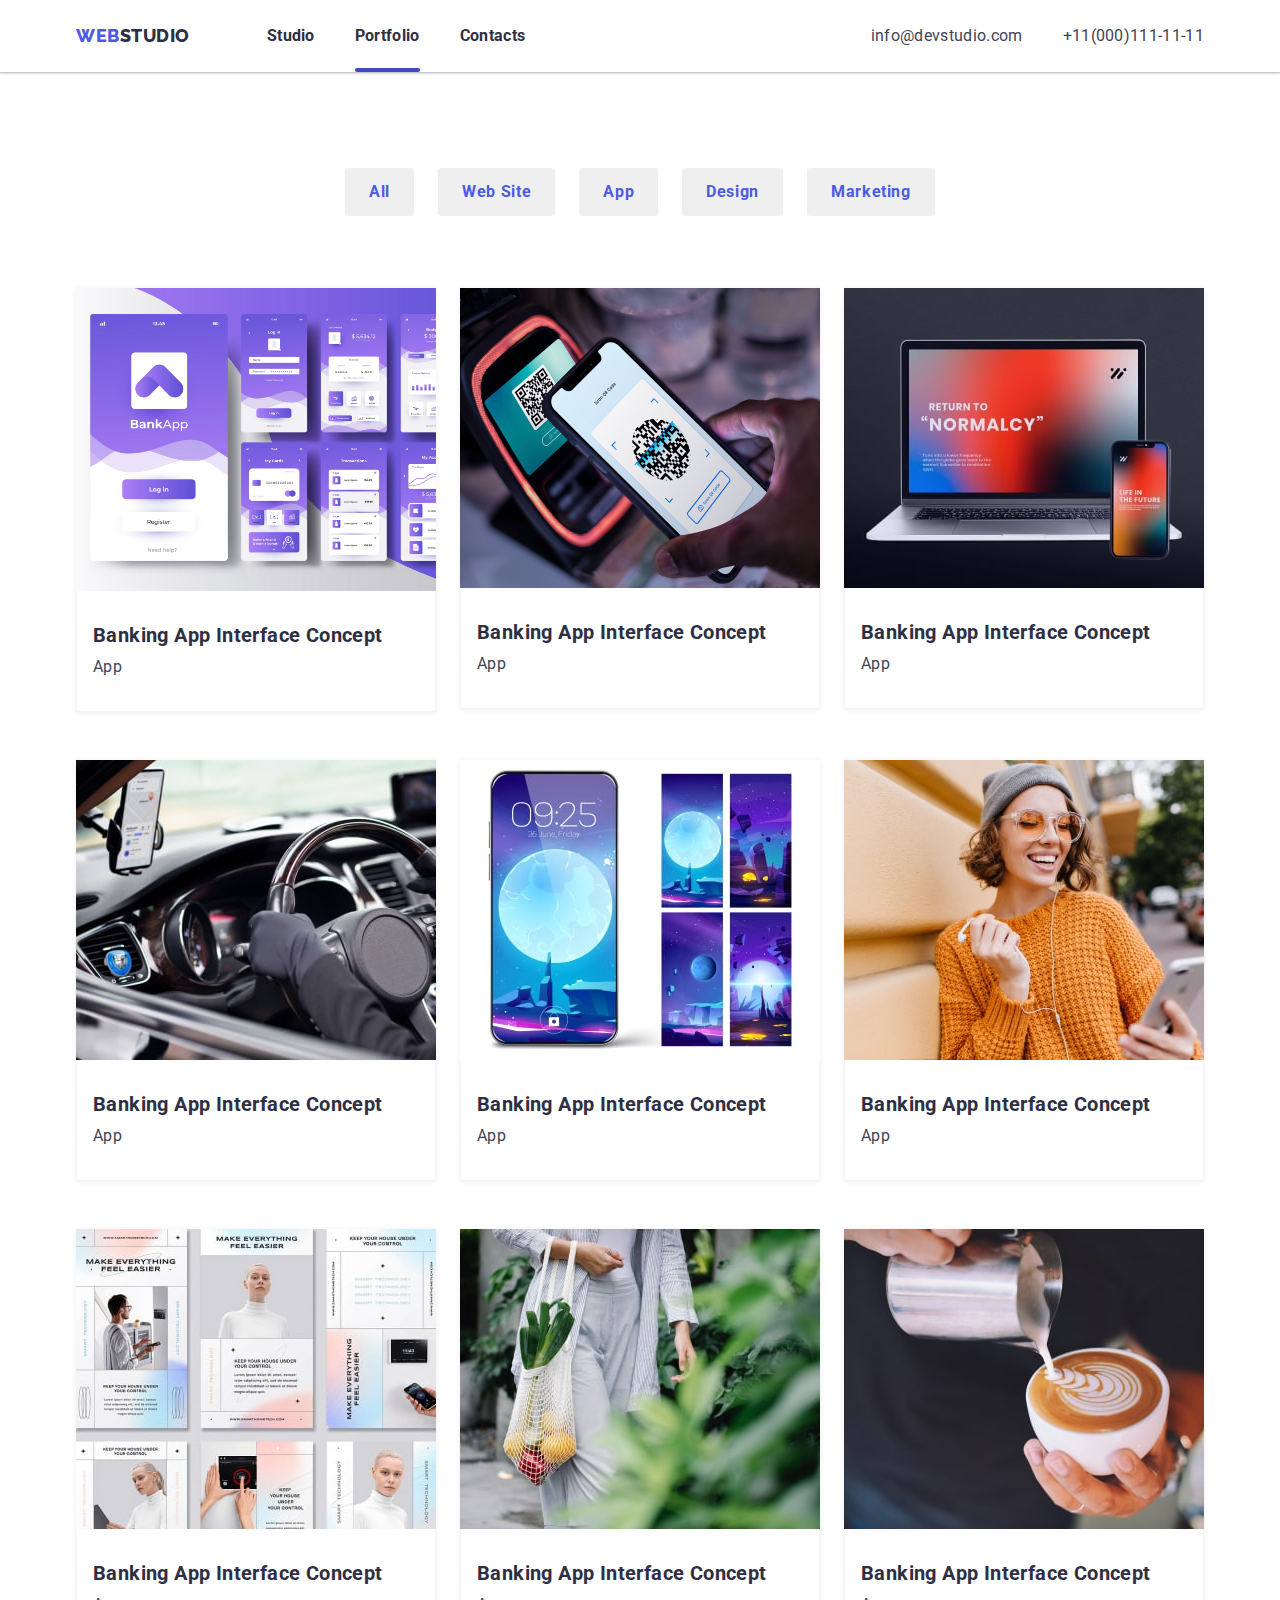
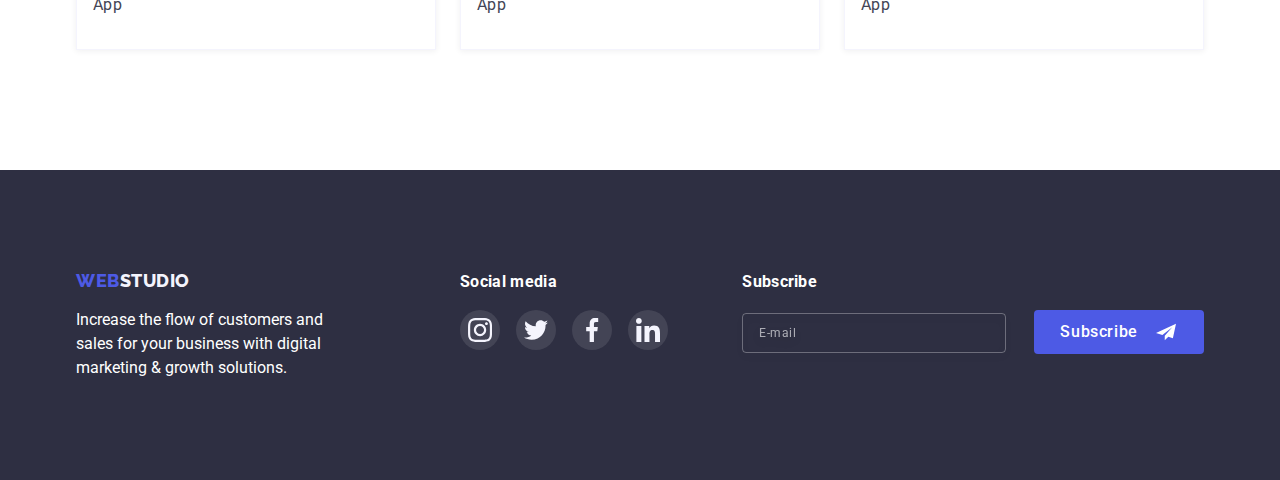
==== commit cac1fc27: "Go" ====
--- a/portfolio.html
+++ b/portfolio.html
@@ -134,10 +134,10 @@
 						<a class="portfolio-link" href="#">
 							<div class="overlay">
 								<img srcset="
-									./images/portfolio1x.jpg 360w,
-									./images/portfolio2x.jpg 720w
-								"
-								src="./images/portfolio1.jpg"
+									./images/portfolio1(1x).jpg 360w,
+									./images/portfolio1(2x).jpg 720w
+								"
+								src="./images/portfolio.jpg" alt="banking-app"
 								sizes="(min-width: 1200px) 33vw,(min-width=768px) and (max-width: 1200px) 50vw,(max-width: 767px) 100vw, 100vw">
 								<div class="box-slyde">
 									<p class="content-slyde">14 Stylish and User-Friendly App Design Concepts · Task
@@ -159,7 +159,7 @@
 									./images/portfolio2 1x.jpg 360w,
 									./images/portfolio2 2x.jpg 720w
 								"
-								src="./images/photo22.jpg"
+								src="./images/photo22.jpg" alt="payment"
 								sizes="(min-width: 1200px) 33vw,(min-width=768px) and (max-width: 1200px) 50vw,(max-width: 767px) 100vw, 100vw">
 								<div class="box-slyde">
 									<p class="content-slyde">14 Stylish and User-Friendly App Design Concepts · Task
@@ -181,7 +181,7 @@
 									./images/portfolio3 1x.jpg 360w,
 									./images/portfolio3 2x.jpg 720w
 								"
-								src="./images/portfolio3.jpg"
+								src="./images/portfolio3.jpg" alt="meditaion app"
 								sizes="(min-width: 1200px) 33vw,(min-width=768px) and (max-width: 1200px) 50vw,(max-width: 767px) 100vw, 100vw">
 								<div class="box-slyde">
 									<p class="content-slyde">14 Stylish and User-Friendly App Design Concepts · Task
@@ -203,7 +203,7 @@
 									./images/portfolio4 1x.jpg 360w,
 									./images/portfolio4 2x.jpg 720w
 								"
-								src="./images/portfolio4.jpg"
+								src="./images/portfolio4.jpg" alt="taxi service"
 								sizes="(min-width: 1200px) 33vw,(min-width=768px) and (max-width: 1200px) 50vw,(max-width: 767px) 100vw, 100vw">
 								<div class="box-slyde">
 									<p class="content-slyde">14 Stylish and User-Friendly App Design Concepts · Task
@@ -225,7 +225,7 @@
 									./images/portfolio5 1x.jpg 360w,
 									./images/portfolio5 2x.jpg 720w
 								"
-								src="./images/portfolio5.jpg"
+								src="./images/portfolio5.jpg" alt="screen illustration"
 								sizes="(min-width: 1200px) 33vw,(min-width=768px) and (max-width: 1200px) 50vw,(max-width: 767px) 100vw, 100vw">
 								<div class="box-slyde">
 									<p class="content-slyde">14 Stylish and User-Friendly App Design Concepts · Task
@@ -247,7 +247,7 @@
 									./images/portfolio6 1x.jpg 360w,
 									./images/portfolio6 2x.jpg 720w
 								"
-								src="./images/portfolio6.jpg"
+								src="./images/portfolio6.jpg" alt="online courses"
 								sizes="(min-width: 1200px) 33vw,(min-width=768px) and (max-width: 1200px) 50vw,(max-width: 767px) 100vw, 100vw">
 								<div class="box-slyde">
 									<p class="content-slyde">14 Stylish and User-Friendly App Design Concepts · Task
@@ -269,7 +269,7 @@
 									./images/portfolio7 1x.jpg 360w,
 									./images/portfolio7 2x.jpg 720w
 								"
-								src="./images/portfolio7.jpg"
+								src="./images/portfolio7.jpg" alt="instagram stories"
 								sizes="(min-width: 1200px) 33vw,(min-width=768px) and (max-width: 1200px) 50vw,(max-width: 767px) 100vw, 100vw">
 								<div class="box-slyde">
 									<p class="content-slyde">14 Stylish and User-Friendly App Design Concepts · Task
@@ -291,7 +291,7 @@
 									./images/portfolio8 1x.jpg 360w,
 									./images/portfolio8 2x.jpg 720w
 								"
-								src="./images/portfolio8.jpg"
+								src="./images/portfolio8.jpg" alt="organic food"
 								sizes="(min-width: 1200px) 33vw,(min-width=768px) and (max-width: 1200px) 50vw,(max-width: 767px) 100vw, 100vw">
 								<div class="box-slyde">
 									<p class="content-slyde">14 Stylish and User-Friendly App Design Concepts · Task
@@ -313,7 +313,7 @@
 									./images/portfolio9 1x.jpg 360w,
 									./images/portfolio9 2x.jpg 720w
 								"
-								src="./images/portfolio9.jpg"
+								src="./images/portfolio9.jpg" alt="fresh coffee"
 								sizes="(min-width: 1200px) 33vw,(min-width=768px) and (max-width: 1200px) 50vw,(max-width: 767px) 100vw, 100vw">
 								<div class="box-slyde">
 									<p class="content-slyde">14 Stylish and User-Friendly App Design Concepts · Task
--- a/css/styles.css
+++ b/css/styles.css
@@ -84,6 +84,7 @@
 /* -------------------ADAPTIVE--------------------------------- */
 
 .container {
+    
     padding: 0px 15px;
     margin: 0 auto;
 
@@ -135,7 +136,7 @@
     .close-button-burger {
         position: absolute;
         top: 40px;
-        right: 15px;
+        right: 40px;
         border-radius: 50%;
         line-height: 0;
         border: 1px solid rgba(0, 0, 0, 0.1);
@@ -3205,7 +3206,7 @@
         border: 1px solid var(--buton-color);
     }
 
-    /* footer */
+    
     /* footer */
     .footer {
         padding: 100px 0px;
